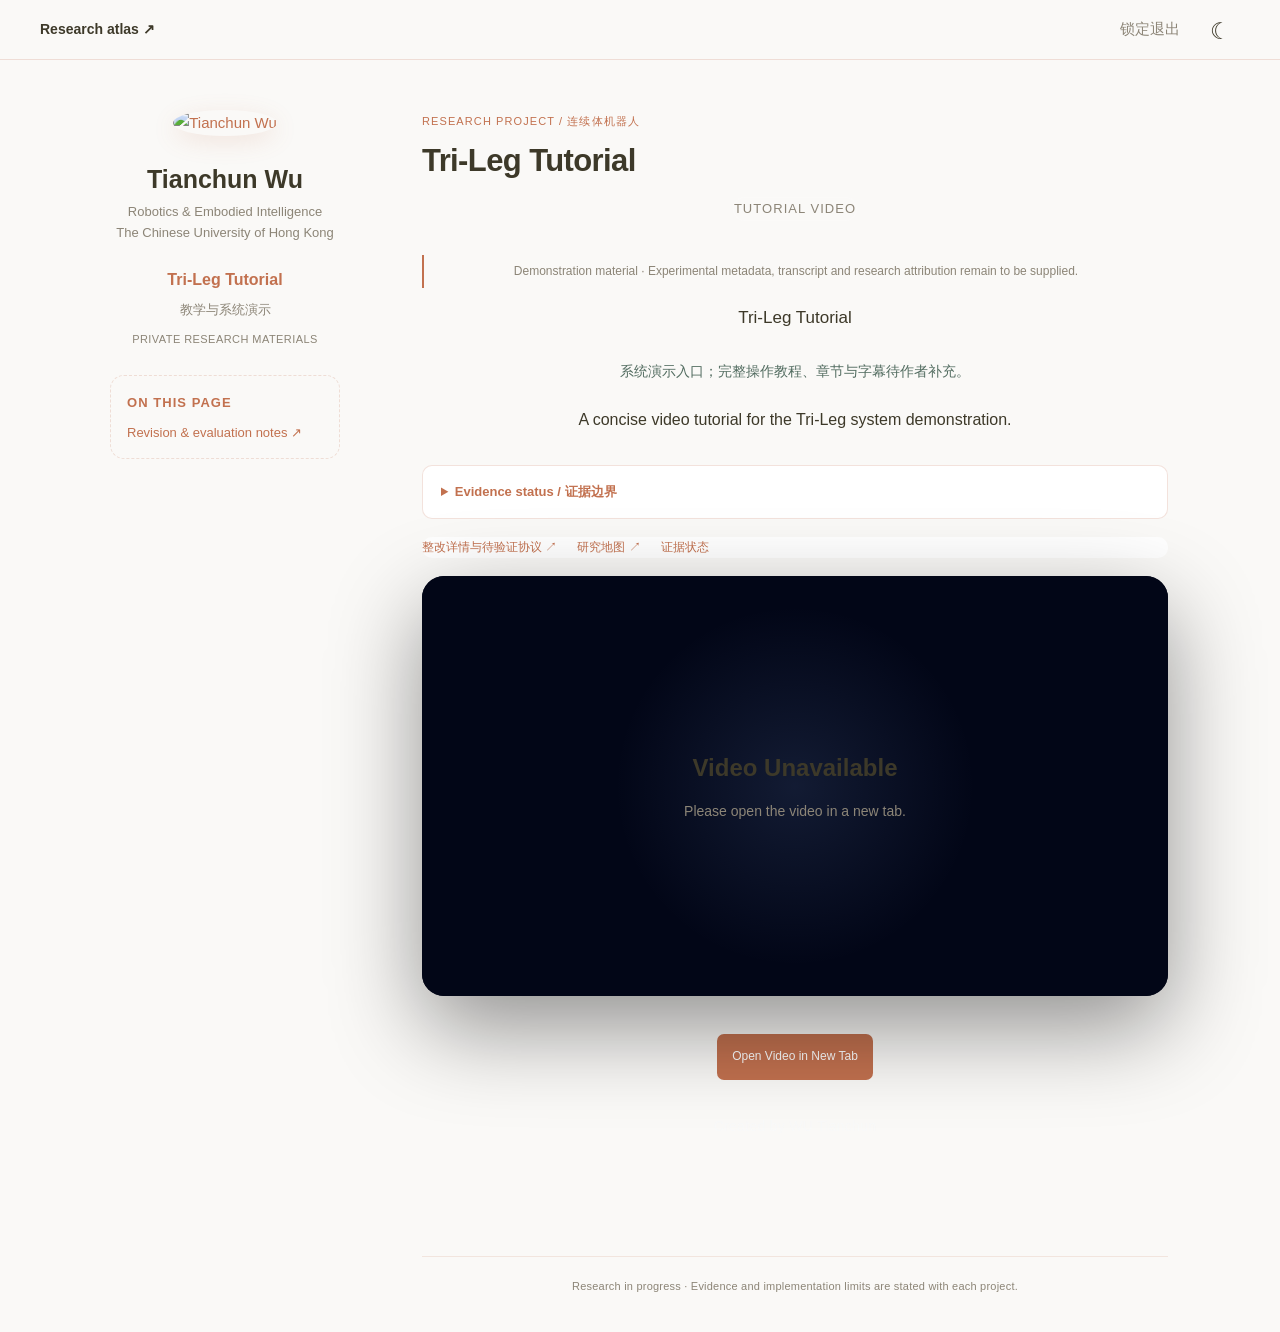
==== index.html @ fdd7d300 "Clarify research evidence and improve private project webpages" ====
<!DOCTYPE html>

<html lang="en">
<head>
<meta charset="utf-8"/>
<meta content="width=device-width, initial-scale=1.0" name="viewport"/>
<title>Tri-Leg Tutorial</title>
<style>
    :root {
      --bg: #08111f;
      --bg-2: #111827;
      --card: rgba(255, 255, 255, 0.08);
      --card-border: rgba(255, 255, 255, 0.16);
      --text: #f8fafc;
      --muted: #aab7cc;
      --accent: #8ab4ff;
      --accent-soft: rgba(138, 180, 255, 0.18);
    }

    * {
      box-sizing: border-box;
    }

    body {
      margin: 0;
      min-height: 100vh;
      font-family: -apple-system, BlinkMacSystemFont, "Segoe UI", Arial, sans-serif;
      color: var(--text);
      background:
        radial-gradient(circle at 18% 12%, rgba(94, 130, 255, 0.28), transparent 32%),
        radial-gradient(circle at 85% 8%, rgba(76, 201, 240, 0.14), transparent 30%),
        linear-gradient(135deg, var(--bg), var(--bg-2));
    }

    .page {
      width: min(1080px, calc(100% - 40px));
      margin: 0 auto;
      padding: 70px 0 48px;
    }

    .hero {
      text-align: center;
      margin-bottom: 38px;
    }

    .label {
      display: inline-block;
      padding: 7px 14px;
      border: 1px solid var(--card-border);
      border-radius: 999px;
      color: var(--muted);
      background: rgba(255, 255, 255, 0.055);
      font-size: 13px;
      letter-spacing: 0.08em;
      text-transform: uppercase;
      margin-bottom: 22px;
    }

    h1 {
      margin: 0;
      font-size: clamp(42px, 7vw, 84px);
      line-height: 1;
      letter-spacing: -0.055em;
      font-weight: 800;
    }

    .subtitle {
      margin: 22px auto 0;
      max-width: 620px;
      color: var(--muted);
      font-size: 18px;
      line-height: 1.7;
    }

    .video-card {
      padding: 14px;
      border: 1px solid var(--card-border);
      border-radius: 30px;
      background:
        linear-gradient(180deg, rgba(255, 255, 255, 0.12), rgba(255, 255, 255, 0.045));
      box-shadow: 0 32px 90px rgba(0, 0, 0, 0.42);
      backdrop-filter: blur(18px);
    }

    .video-wrap {
      position: relative;
      overflow: hidden;
      border-radius: 22px;
      aspect-ratio: 16 / 9;
      background: #020617;
    }

    video {
      width: 100%;
      height: 100%;
      display: block;
      background: #020617;
    }

    .fallback {
      display: none;
      position: absolute;
      inset: 0;
      align-items: center;
      justify-content: center;
      text-align: center;
      padding: 28px;
      background:
        radial-gradient(circle at center, rgba(138, 180, 255, 0.12), transparent 42%),
        #020617;
    }

    .fallback h2 {
      margin: 0 0 10px;
      font-size: 24px;
      font-weight: 700;
    }

    .fallback p {
      margin: 0;
      color: var(--muted);
      font-size: 15px;
      line-height: 1.6;
    }

    .actions {
      display: flex;
      justify-content: center;
      margin-top: 22px;
    }

    .button {
      display: inline-flex;
      align-items: center;
      justify-content: center;
      min-height: 46px;
      padding: 0 22px;
      border-radius: 999px;
      border: 1px solid var(--card-border);
      color: var(--text);
      background: var(--accent-soft);
      text-decoration: none;
      font-size: 15px;
      transition: 0.18s ease;
    }

    .button:hover {
      transform: translateY(-2px);
      border-color: rgba(138, 180, 255, 0.58);
      background: rgba(138, 180, 255, 0.26);
    }

    footer {
      margin-top: 34px;
      text-align: center;
      color: rgba(248, 250, 252, 0.52);
      font-size: 14px;
      letter-spacing: 0.02em;
    }

    @media (max-width: 760px) {
      .page {
        width: min(100% - 24px, 1080px);
        padding-top: 42px;
      }

      .subtitle {
        font-size: 16px;
      }

      .video-card {
        padding: 9px;
        border-radius: 22px;
      }

      .video-wrap {
        border-radius: 16px;
      }
    }
  </style>
<meta content="noindex,nofollow,noarchive" data-rectification="1" name="robots"/><link data-rectification="1" href="rectification.css" rel="stylesheet"/><script data-rectification="1" defer="" src="rectification.js"></script><link href="academic-theme.css" rel="stylesheet"/><script defer="" src="academic-ui.js"></script></head>
<body class="theme-evan academic-project"><nav class="top-nav" id="navigation"><div class="nav-container"><div class="nav-left"><a href="https://tianchun-research-atlas.husheddaisy64.chatgpt.site">Research atlas ↗</a></div><div class="academic-tools site-language"><button aria-controls="navigation" aria-expanded="false" aria-label="Menu" class="menu menu-toggle">Menu</button><form action="/logout" method="get"><button class="lock">锁定退出</button></form><button aria-label="Switch to dark theme" class="theme-toggle" data-theme-toggle="">☾</button></div></div></nav><div class="wrapper"><header class="sidebar"><div class="profile-card"><a class="image avatar" href="https://tianchun-research-atlas.husheddaisy64.chatgpt.site/projects/evan0610.github.io/"><img alt="Tianchun Wu" src="/projects/evan0610.github.io/assets/img/avatar.jpg"/></a><h2 class="site-name">Tianchun Wu</h2><p class="site-affiliation">Robotics &amp; Embodied Intelligence<br/>The Chinese University of Hong Kong</p><p class="project-label">Tri-Leg Tutorial</p><p class="site-affiliation">教学与系统演示</p><p class="privacy-label">PRIVATE RESEARCH MATERIALS</p><div class="visitor-card"><div class="visitor-card-title">On this page</div><div class="academic-toc"><a href="rectification.html">Revision &amp; evaluation notes ↗</a></div></div></div></header><main class="content academic-main"><p class="academic-eyebrow">RESEARCH PROJECT / 连续体机器人</p><h1 class="academic-title">Tri-Leg Tutorial</h1>
<section class="hero visible">
<div class="label">Tutorial Video</div>
<p class="rect-brief">Demonstration material · Experimental metadata, transcript and research attribution remain to be supplied.</p><p class="academic-lead">Tri-Leg Tutorial</p><p class="rect-caption">系统演示入口；完整操作教程、章节与字幕待作者补充。</p>
<p class="subtitle">
        A concise video tutorial for the Tri-Leg system demonstration.
      </p>
</section><details class="rect-status" data-rectification="1" id="rect-status"><summary>Evidence status / 证据边界</summary><strong>视频教程；研究归属待确认</strong><p>已发布 Tri-Leg 视频教程。页面没有足够信息确认具体研究问题与技术贡献。</p><small>结果来自现有稿件/素材；本次网页修订未新增训练、试验或实机验证。详情资料受账户与密码访问控制。</small></details><div class="rect-quick" data-rectification="1"><a href="rectification.html">整改详情与待验证协议 ↗</a><a href="https://tianchun-research-atlas.husheddaisy64.chatgpt.site">研究地图 ↗</a><a href="#rect-status">证据状态</a></div>
<section class="video-card visible">
<div class="video-wrap">
<video aria-label="Tri-Leg Tutorial demonstration" controls="" id="tutorialVideo" playsinline="" preload="metadata">
<source src="assets/videos/tutorial_trileg.mp4" type="video/mp4"/>
</video>
<div class="fallback" id="fallback">
<div>
<h2>Video Unavailable</h2>
<p>Please open the video in a new tab.</p>
</div>
</div>
</div>
</section>
<div class="actions">
<a class="button" href="assets/videos/tutorial_trileg.mp4" rel="noopener noreferrer" target="_blank">
        Open Video in New Tab
      </a>
</div>
<footer>
      Created by WU Tianchun
    </footer>
</main><footer class="site-footer"><p>Research in progress · Evidence and implementation limits are stated with each project.</p></footer></div><script>
    const video = document.getElementById("tutorialVideo");
    const fallback = document.getElementById("fallback");

    video.addEventListener("error", function () {
      fallback.style.display = "flex";
      video.style.display = "none";
    });

    setTimeout(function () {
      if (video.networkState === 3 || video.readyState === 0) {
        fallback.style.display = "flex";
        video.style.display = "none";
      }
    }, 1800);
  </script></body>
</html>
---- rectification.css ----
.privatebar{background:#203b35;color:#fff;padding:10px 24px;display:flex;align-items:center;justify-content:space-between;gap:14px;font:12px/1.7 "Segoe UI","Microsoft YaHei",sans-serif}.privatebar a{color:#fff;text-decoration:underline}.privatebar form{margin:0}.privatebar button{background:none;color:white;border:1px solid #789389;padding:5px 10px;border-radius:3px;font:inherit;cursor:pointer}.rect-status,.rect-block,.rect-quick{max-width:1120px;margin:26px auto;padding:22px 28px;border:1px solid #d9e3dd;border-radius:8px;background:#f5f8f4;color:#233f37;font:15px/1.8 "Segoe UI","Microsoft YaHei",sans-serif}.rect-status{border-left:4px solid #287263}.rect-status h2,.rect-block h3{font-size:21px;line-height:1.4;margin:0 0 14px;letter-spacing:0}.rect-status p,.rect-block p{margin:12px 0;max-width:1000px}.rect-status small{display:block;color:#596f64}.rect-quick{display:flex;gap:14px;flex-wrap:wrap;background:#fff;padding:14px 22px;font-size:13px}.rect-table{overflow:auto;margin:18px 0}.rect-table table{border-collapse:collapse;width:100%;min-width:570px;font-size:14px;background:#fff}.rect-table td,.rect-table th{padding:12px;text-align:left;vertical-align:top;border-bottom:1px solid #dbe5df}.rect-table th{background:#e8f1e9;font-weight:600}.rect-table td:first-child{font-weight:600}.rect-block a,.rect-status a,.rect-quick a{color:#236358;text-decoration:underline}.rect-toc{position:sticky;top:0;background:#fffef8f5;z-index:30;border-bottom:1px solid #d9e3dd;padding:10px 18px;display:flex;gap:16px;flex-wrap:wrap;font:12px/1.7 "Segoe UI","Microsoft YaHei",sans-serif}.rect-toc a{color:#236358}.rect-toc a[aria-current]{font-weight:700}.rect-video-msg{font:13px/1.7 "Segoe UI","Microsoft YaHei",sans-serif;padding:9px;color:#587263}.rect-video-msg[data-error=true]{color:#8b412b;background:#fbede7}.rect-caption{font-size:12px;color:#526c60}.rect-block details{padding:15px;border:1px solid #dae4dc;background:#fff}.rect-block summary{cursor:pointer}.rect-filter{padding:9px;width:100%;max-width:480px;margin:10px 0}html{scroll-padding-top:70px}a:focus-visible,button:focus-visible,summary:focus-visible,input:focus-visible{outline:3px solid #bb8a3e;outline-offset:4px}img,video{max-width:100%}video{background:#142922;border-radius:4px}@media(max-width:900px){.hero{grid-template-columns:1fr!important;gap:28px!important;padding-top:35px!important}.hero-apparatus{margin:0!important}.observation-inset{position:static!important;width:100%!important;margin-top:16px!important;box-shadow:none!important}.observation-inset img{height:auto!important;max-height:180px;object-fit:contain}.site-header{flex-wrap:wrap!important;gap:10px!important}.site-header .language-switch{width:auto!important;margin:0!important}.site-header .menu-toggle{margin-left:auto!important;margin-right:0!important}.site-header nav{order:5}.rect-status,.rect-block{margin:20px 16px;padding:20px}.rect-quick{margin:16px}.rect-table table{font-size:13px}.privatebar{padding:9px 16px;font-size:11px}.rect-toc{font-size:12px;gap:10px}}@media(max-width:480px){.hero h1{font-size:clamp(31px,9vw,43px)!important;line-height:1.2!important;letter-spacing:-.8px!important}.site-header .language-switch{margin-left:0!important}.privatebar span{max-width:200px}.rect-status h2,.rect-block h3{font-size:19px}.rect-status,.rect-block{font-size:14px}.rect-toc{position:static}.rect-table table{min-width:520px}}@media(prefers-reduced-motion:reduce){html{scroll-behavior:auto}}

.rect-brief{font:12px/1.7 "Segoe UI",sans-serif!important;color:#405f52!important;background:#eff5ed;border-left:3px solid #287263;padding:10px 13px!important;max-width:650px!important;margin:12px 0!important;text-transform:none!important;letter-spacing:0!important}

.privatebar{background:#6c5541}.rect-status,.rect-block,.rect-quick{background:#fffefa;border-color:rgba(194,113,79,.2);color:#3d3929}.rect-status{border-left-color:#c2714f}.rect-block a,.rect-status a,.rect-quick a,.rect-toc a{color:#b56645}.rect-toc{background:#faf9f7}.rect-table th{background:#f4eee8}.rect-table td,.rect-table th{border-color:rgba(194,113,79,.2)}
---- academic-theme.css ----
/* ============================================
   Evan Homepage
   Warm minimal academic homepage
   ============================================ */

html {
  scroll-behavior: smooth;
}

body {
  margin: 0;
}

/*
  让 Evan 主题下的所有元素统一使用 border-box。
  padding 和 border 不会额外撑大元素尺寸。
*/
body.theme-evan,
body.theme-evan *,
body.theme-evan *::before,
body.theme-evan *::after {
  box-sizing: border-box;
}


/* ============================================
   全局主题变量
   ============================================ */

:root {
  --evan-bg: #faf9f7;
  --evan-text: #3d3929;
  --evan-accent: #c2714f;
  --evan-secondary: #8c8577;
  --evan-border: rgba(194, 113, 79, 0.2);
  --evan-shadow: rgba(194, 113, 79, 0.15);
  --evan-social-bg: #ffffff;
  --evan-social-text: #8b7355;
  --evan-footer-border: rgba(194, 113, 79, 0.15);
}


/* ============================================
   跟随系统深色模式
   ============================================ */

@media (prefers-color-scheme: dark) {
  :root:not([data-theme="light"]) {
    --evan-bg: #1a1917;
    --evan-text: #d1cec7;
    --evan-accent: #e28a67;
    --evan-secondary: #9b9488;
    --evan-border: rgba(226, 138, 103, 0.2);
    --evan-shadow: rgba(0, 0, 0, 0.3);
    --evan-social-bg: #22211e;
    --evan-social-text: #d1cec7;
    --evan-footer-border: rgba(226, 138, 103, 0.15);
  }
}


/* ============================================
   手动深色模式
   ============================================ */

[data-theme="dark"] {
  --evan-bg: #1a1917;
  --evan-text: #d1cec7;
  --evan-accent: #e28a67;
  --evan-secondary: #9b9488;
  --evan-border: rgba(226, 138, 103, 0.2);
  --evan-shadow: rgba(0, 0, 0, 0.3);
  --evan-social-bg: #22211e;
  --evan-social-text: #d1cec7;
  --evan-footer-border: rgba(226, 138, 103, 0.15);
}


/* ============================================
   手动浅色模式
   ============================================ */

[data-theme="light"] {
  --evan-bg: #faf9f7;
  --evan-text: #3d3929;
  --evan-accent: #c2714f;
  --evan-secondary: #8c8577;
  --evan-border: rgba(194, 113, 79, 0.2);
  --evan-shadow: rgba(194, 113, 79, 0.15);
  --evan-social-bg: #ffffff;
  --evan-social-text: #8b7355;
  --evan-footer-border: rgba(194, 113, 79, 0.15);
}


/* ============================================
   页面主体
   ============================================ */

body.theme-evan {
  background: var(--evan-bg);
  color: var(--evan-text);

  font-family:
    "Inter",
    -apple-system,
    BlinkMacSystemFont,
    sans-serif;

  font-size: 16px;
  line-height: 1.65;

  transition:
    background-color 0.3s ease,
    color 0.3s ease;
}


/* ============================================
   全局链接
   ============================================ */

body.theme-evan a {
  color: var(--evan-accent);
  text-decoration: none;
}

body.theme-evan a:hover {
  filter: brightness(1.15);
}


/* ============================================
   顶部导航栏
   ============================================ */

body.theme-evan .top-nav {
  position: fixed;

  top: 0;
  left: 0;
  right: 0;

  height: 60px;

  display: flex;
  justify-content: center;
  align-items: center;

  background: var(--evan-bg);
  border-bottom: 1px solid var(--evan-footer-border);

  z-index: 1000;
}

body.theme-evan .nav-container {
  width: 100%;
  max-width: 1280px;

  padding: 0 40px;

  display: flex;
  align-items: center;
  justify-content: space-between;
}

/*
  顶部导航栏链接容器。

  gap 控制 About、Education、Research 等链接之间的距离。
*/
body.theme-evan .nav-left {
  display: flex;
  align-items: center;
  flex-wrap: nowrap;

  gap: 38px;
}

body.theme-evan .nav-left a {
  color: var(--evan-text);

  font-size: 17px;
  font-weight: 600;

  white-space: nowrap;
}


/* ============================================
   深浅色模式按钮
   ============================================ */

body.theme-evan .theme-toggle {
  width: 40px;
  height: 40px;

  flex-shrink: 0;

  border: none;
  border-radius: 999px;

  background: transparent;
  color: var(--evan-text);

  cursor: pointer;
  font-size: 18px;

  transition:
    background-color 0.2s ease,
    color 0.2s ease;
}

body.theme-evan .theme-toggle:hover {
  background: var(--evan-border);
  color: var(--evan-accent);
}


/* ============================================
   页面整体容器
   ============================================ */

body.theme-evan .wrapper {
  width: 100%;
  max-width: 1120px;
  min-height: 100vh;

  margin: 0 auto;

  display: flex;
  flex-wrap: wrap;
  align-items: flex-start;
}


/* ============================================
   左侧固定个人信息栏
   ============================================ */

body.theme-evan .sidebar {
  position: fixed;

  top: 60px;
  left: calc(50% - 560px);

  width: 320px;
  height: calc(100vh - 60px);

  flex-shrink: 0;

  overflow-y: auto;

  display: flex;
  flex-direction: column;
  justify-content: flex-start;
  align-items: center;

  padding-top: 60px;

  text-align: center;

  box-sizing: border-box;
  z-index: 100;
}

body.theme-evan .profile-card {
  width: 100%;

  padding: 0 20px;

  text-align: center;
}


/* ============================================
   头像
   ============================================ */

body.theme-evan .image.avatar {
  display: block;

  margin: 0 auto 28px;
}

body.theme-evan .image.avatar img {
  width: 220px;
  height: 220px;

  border-radius: 50%;

  object-fit: cover;

  box-shadow: 0 6px 24px var(--evan-shadow);
}


/* ============================================
   姓名与邮箱
   ============================================ */

body.theme-evan .site-name {
  margin: 0 0 8px;

  color: var(--evan-text);

  font-size: 28px;
  line-height: 1.2;
}

body.theme-evan .site-email {
  margin: 0 0 24px;

  color: var(--evan-secondary);

  font-size: 13px;
  font-family:
    "Ubuntu Mono",
    "SFMono-Regular",
    monospace;

  word-break: break-all;
}


/* ============================================
   社交平台图标
   ============================================ */

body.theme-evan .social-icons {
  display: flex;
  justify-content: center;
  flex-wrap: wrap;

  gap: 12px;
}

body.theme-evan .social-icons a {
  width: 40px;
  height: 40px;

  display: inline-flex;
  align-items: center;
  justify-content: center;

  border-radius: 50%;

  background: var(--evan-social-bg);
  color: var(--evan-social-text) !important;

  box-shadow: 0 2px 8px rgba(61, 57, 41, 0.08);

  transition:
    transform 0.2s ease,
    background-color 0.2s ease,
    color 0.2s ease;
}

body.theme-evan .social-icons a:hover {
  background: var(--evan-accent);
  color: #ffffff !important;

  transform: translateY(-2px);
}


/* ============================================
   左侧研究方向卡片
   ============================================ */

body.theme-evan .visitor-card {
  width: 240px;

  margin: 40px auto 0;
  padding: 18px 16px;

  border: 1px dashed var(--evan-border);
  border-radius: 14px;

  color: var(--evan-secondary);

  text-align: left;
}

body.theme-evan .visitor-card-title {
  margin-bottom: 8px;

  color: var(--evan-accent);

  font-size: 13px;
  font-weight: 600;

  text-transform: uppercase;
  letter-spacing: 0.08em;
}

body.theme-evan .visitor-card-body {
  font-size: 13px;
  line-height: 1.6;
}


/* ============================================
   右侧主要内容
   ============================================ */

body.theme-evan .content {
  flex: 1;
  min-width: 0;

  margin-left: 320px;
  padding: 120px 40px 80px 60px;
}


/* ============================================
   页面栏目与进入动画
   ============================================ */

body.theme-evan .section {
  margin-bottom: 44px;

  opacity: 0;
  transform: translateY(12px);

  transition:
    opacity 0.45s ease,
    transform 0.45s ease;
}

body.theme-evan .section.visible {
  opacity: 1;
  transform: translateY(0);
}

body.theme-evan .section-title {
  display: inline-block;

  margin: 0 0 18px;
  padding-bottom: 10px;

  border-bottom: 2px solid var(--evan-accent);

  color: var(--evan-accent);

  font-size: 19px;
  font-weight: 600;
}

body.theme-evan .section-body p {
  margin: 0 0 14px;
}


/* ============================================
   通用卡片
   ============================================ */

body.theme-evan .card {
  padding: 0;

  background: transparent;
  box-shadow: none;
}


/* ============================================
   时间线
   ============================================ */

body.theme-evan .timeline-item {
  position: relative;

  margin-left: 20px;
  padding-left: 8px;
  padding-bottom: 20px;
}

body.theme-evan .timeline-item::before {
  content: "";

  position: absolute;

  left: -20px;
  top: 0;
  bottom: 0;

  width: 2px;

  background: linear-gradient(
    to bottom,
    var(--evan-accent),
    rgba(194, 113, 79, 0.12)
  );
}

body.theme-evan .timeline-item:last-child::before {
  bottom: 50%;
}

body.theme-evan .timeline-item::after {
  content: "";

  position: absolute;

  left: -25px;
  top: 22px;

  width: 10px;
  height: 10px;

  border-radius: 50%;

  background: var(--evan-accent);
  border: 2px solid var(--evan-bg);
}


/* ============================================
   教育与工作经历
   ============================================ */

body.theme-evan .experience-item {
  display: flex;
  align-items: flex-start;

  gap: 16px;
}

body.theme-evan .institution-logo {
  width: 52px;
  height: 52px;

  flex-shrink: 0;

  object-fit: contain;
}

body.theme-evan .experience-content {
  flex: 1;
}

body.theme-evan .experience-content p {
  margin: 0 0 2px;
}

body.theme-evan .exp-title {
  color: var(--evan-text);

  font-size: 15px;
}

body.theme-evan .exp-detail {
  color: var(--evan-secondary);

  font-size: 14px;
}

body.theme-evan .exp-period {
  color: var(--evan-accent);

  font-size: 13px;
  font-weight: 500;
}


/* ============================================
   项目
   ============================================ */

body.theme-evan .project-card {
  margin-bottom: 22px;

  font-size: 15px;
  line-height: 1.7;
}


/* ============================================
   论文列表
   ============================================ */

body.theme-evan .publications ol.bibliography {
  margin: 0;
  padding: 0;

  list-style: none;
}

body.theme-evan .publications ol.bibliography li {
  margin-bottom: 14px;
  padding: 15px 0 15px 16px;

  border-left: 3px solid var(--evan-accent);
}

body.theme-evan .pub-content .title {
  margin-bottom: 4px;

  color: var(--evan-text);

  font-size: 15px;
  font-weight: 600;
}

body.theme-evan .pub-content .author {
  margin-bottom: 4px;

  color: var(--evan-secondary);

  font-size: 14px;
}

body.theme-evan .pub-content .periodical {
  margin-bottom: 6px;

  color: var(--evan-accent);

  font-size: 14px;
}

body.theme-evan .pub-content .links a {
  font-size: 13px;
  font-weight: 500;
}


/* ============================================
   奖项
   ============================================ */

body.theme-evan .awards-grid {
  display: flex;
  flex-direction: column;

  gap: 8px;
}

body.theme-evan .award-item {
  display: flex;
  align-items: center;

  gap: 10px;

  padding: 4px 0;
}

body.theme-evan .award-icon {
  flex-shrink: 0;

  font-size: 20px;
}

body.theme-evan .award-text {
  color: var(--evan-text);

  font-size: 14px;
}


/* ============================================
   页脚
   ============================================ */

body.theme-evan .site-footer {
  width: 100%;
  flex-basis: 100%;

  padding: 32px 24px 40px 380px;

  text-align: center;
}

body.theme-evan .site-footer p {
  margin: 0;
  padding-top: 20px;

  border-top: 1px solid var(--evan-footer-border);

  color: var(--evan-secondary);

  font-size: 13px;
}


/* ============================================
   标题和粗体文字颜色
   ============================================ */

body.theme-evan h1,
body.theme-evan h2,
body.theme-evan h3,
body.theme-evan h4,
body.theme-evan strong {
  color: var(--evan-text);
}


/* ============================================
   较窄桌面导航适配
   ============================================ */

@media (max-width: 1280px) {
  body.theme-evan .nav-left {
    gap: 30px;
  }

  body.theme-evan .nav-left a {
    font-size: 16px;
  }
}


/* ============================================
   更窄桌面导航适配
   ============================================ */

@media (max-width: 1180px) {
  body.theme-evan .nav-left {
    gap: 24px;
  }

  body.theme-evan .nav-left a {
    font-size: 15px;
  }
}


/* ============================================
   平板及较窄桌面适配
   ============================================ */

@media (max-width: 1080px) {
  body.theme-evan .nav-container {
    padding: 0 20px;
  }

  /*
    平板尺寸允许导航栏水平滚动，
    避免链接挤压或换行。
  */
  body.theme-evan .nav-left {
    max-width: calc(100vw - 90px);

    gap: 18px;

    overflow-x: auto;
    overflow-y: hidden;

    scrollbar-width: none;
  }

  body.theme-evan .nav-left::-webkit-scrollbar {
    display: none;
  }

  body.theme-evan .nav-left a {
    flex-shrink: 0;

    font-size: 14px;
  }

  body.theme-evan .wrapper {
    flex-direction: column;

    padding: 0 20px;
  }

  body.theme-evan .sidebar {
    position: static;
    left: auto;

    width: 100%;
    height: auto;

    padding-top: 80px;

    overflow: visible;
  }

  body.theme-evan .profile-card {
    padding: 0;
  }

  body.theme-evan .content {
    margin-left: 0;

    padding: 32px 0 48px;
  }

  body.theme-evan .site-footer {
    padding: 32px 0;
  }

  body.theme-evan .site-footer p {
    padding-top: 0;

    border-top: none;
  }
}


/* ============================================
   手机端适配
   ============================================ */

@media (max-width: 640px) {
  body.theme-evan .top-nav {
    height: 56px;
  }

  body.theme-evan .nav-container {
    padding: 0 12px;
  }

  body.theme-evan .nav-left {
    max-width: calc(100vw - 64px);

    gap: 16px;
  }

  body.theme-evan .nav-left a {
    font-size: 13px;
  }

  body.theme-evan .theme-toggle {
    width: 36px;
    height: 36px;

    font-size: 16px;
  }

  body.theme-evan .image.avatar img {
    width: 148px;
    height: 148px;
  }

  body.theme-evan .site-name {
    font-size: 24px;
  }

  body.theme-evan .experience-item {
    gap: 12px;
  }

  body.theme-evan .institution-logo {
    width: 44px;
    height: 44px;
  }

  body.theme-evan .visitor-card {
    width: 100%;
    max-width: 280px;
  }
}


/* ============================================
   小屏幕手机适配
   ============================================ */

@media (max-width: 480px) {
  body.theme-evan .section {
    margin-bottom: 32px;
  }

  body.theme-evan .section-title {
    font-size: 18px;
  }

  body.theme-evan .project-card,
  body.theme-evan .exp-detail,
  body.theme-evan .award-text,
  body.theme-evan .pub-content .author,
  body.theme-evan .pub-content .periodical {
    font-size: 13px;
  }
}

/* Project presentation follows the original Evan academic homepage. */
body.theme-evan.academic-project{--bg:var(--evan-bg);--ink:var(--evan-text);--text:var(--evan-text);--muted:var(--evan-secondary);--accent:var(--evan-accent);--green:var(--evan-accent);--line:var(--evan-border);font:15px/1.75 Inter,-apple-system,BlinkMacSystemFont,"Segoe UI","Microsoft YaHei",sans-serif!important;background:var(--evan-bg)!important;color:var(--evan-text)!important;overflow-x:clip}
body.academic-project .top-nav{height:60px!important;background:var(--evan-bg)!important;backdrop-filter:blur(12px);padding:0!important;box-shadow:none!important;border-bottom:1px solid var(--evan-border)!important}
body.academic-project .nav-container{max-width:1280px!important;padding:0 40px!important;gap:20px}
body.academic-project .nav-left{gap:25px!important;max-width:calc(100vw - 130px);overflow:auto;scrollbar-width:none}
body.academic-project .nav-left a{font-size:14px!important;color:var(--evan-text)!important;letter-spacing:0!important;text-transform:none!important}
.academic-tools{display:flex;align-items:center;gap:14px;flex-shrink:0}.academic-tools a{font-size:12px}.academic-tools form{margin:0}.academic-tools button{border:0;background:transparent;color:var(--evan-secondary);font:inherit;cursor:pointer}.academic-tools .theme-toggle{font-size:23px!important}.academic-tools .menu{display:none!important}
body.academic-project .wrapper{max-width:1120px!important;margin:0 auto!important;padding:0!important;display:flex!important;align-items:flex-start!important;gap:0!important}
body.academic-project .sidebar{top:60px!important;left:calc(50% - 560px)!important;width:290px!important;padding-top:50px!important;background:transparent!important;border:0!important}
body.academic-project .profile-card{padding:0 20px!important}.academic-project .image.avatar img{width:190px!important;height:190px!important}.academic-project .site-name{font-size:25px!important;margin:0 0 8px!important}.academic-project .site-affiliation{font-size:13px;color:var(--evan-secondary);line-height:1.6;margin:5px 0}.academic-project .project-label{color:var(--evan-accent)!important;font-size:16px;font-weight:600;margin:22px 0 4px}.academic-project .privacy-label{font-size:11px;color:var(--evan-secondary);letter-spacing:.04em;margin:10px 0}.academic-project .visitor-card{margin-top:25px!important;width:230px!important;padding:16px!important}.academic-toc{display:grid;gap:9px}.academic-toc a{font-size:13px;color:var(--evan-secondary)!important;line-height:1.5}.academic-toc a[aria-current]{color:var(--evan-accent)!important;font-weight:600}
body.academic-project .academic-main{margin-left:290px!important;padding:112px 32px 64px 52px!important;width:calc(100% - 290px)!important;max-width:none!important;min-width:0;display:block!important;background:transparent!important}
.academic-project .academic-title{font:600 31px/1.25 Inter,"Segoe UI",sans-serif!important;letter-spacing:-.6px!important;color:var(--evan-text)!important;margin:0 0 14px!important;max-width:none!important}.academic-project .academic-eyebrow{color:var(--evan-accent);font-size:11px;letter-spacing:.1em;margin:0 0 10px}
body.academic-project .hero{display:block!important;grid-template-columns:none!important;min-height:0!important;padding:0!important;margin:0 0 32px!important;max-width:none!important;gap:0!important;background:transparent!important;border:0!important;position:static!important}
.academic-project .hero>div,.academic-project .hero-copy,.academic-project .hero-content{padding:0!important;max-width:none!important;min-width:0}.academic-project .academic-lead{font-size:17px!important;line-height:1.6!important;color:var(--evan-text)!important;font-weight:500;letter-spacing:0!important;margin:8px 0 14px!important}.academic-project .academic-lead br{display:none}.academic-project .hero .lead,.academic-project .hero-lead,.academic-project .subtitle{font:500 16px/1.7 Inter,"Segoe UI",sans-serif!important;color:var(--evan-text)!important;margin:8px 0 14px!important;max-width:none!important}.academic-project .hero .summary,.academic-project .hero-summary,.academic-project .hero p{max-width:none!important;font-size:14px;line-height:1.8}.academic-project .hero .eyebrow,.academic-project .hero .kicker{display:none}.academic-project .hero-credit,.academic-project .media-note,.academic-project .hero-note{font-size:11px!important;color:var(--evan-secondary)!important;letter-spacing:.02em!important}
.academic-project .hero-media,.academic-project .hero-apparatus,.academic-project .hero-figure,.academic-project .hero-visual{position:relative!important;width:100%!important;max-width:none!important;max-height:none!important;margin:24px 0 0!important;padding:18px!important;border:1px solid var(--evan-border)!important;border-radius:12px!important;background:var(--evan-social-bg)!important;box-shadow:none!important;overflow:hidden}.academic-project .hero-media>img,.academic-project .hero-media>a>img,.academic-project .hero-apparatus img,.academic-project .hero-figure img,.academic-project .hero-visual img{display:block!important;max-height:330px!important;width:100%!important;object-fit:contain!important;height:auto!important;border-radius:8px!important}.academic-project .observation-inset,.academic-project .hero .inset{display:none!important}.academic-project .hero-views{grid-template-columns:1fr 1fr!important;gap:12px}.academic-project .hero-observation-copy{padding:10px!important}.academic-project .hero-observation-copy strong{font-size:14px!important}.academic-project .hero-observation-copy br{display:none}.academic-project .view-tag{background:var(--evan-bg)!important;color:var(--evan-secondary)!important}
body.academic-project section:not(.hero){padding:0!important;margin:0 0 38px!important;max-width:none!important;width:100%!important;background:transparent!important;border:0!important;opacity:1!important;transform:none!important}.academic-project .section-top,.academic-project .section-head,.academic-project .section-heading{display:block!important;margin:0 0 18px!important;max-width:none!important}.academic-project .section-top>p,.academic-project .section-heading>p{max-width:none!important;margin:12px 0!important;font-size:14px!important}.academic-project .section-top h2,.academic-project .section-head h2,.academic-project .section-heading h2,.academic-project section>h2,.academic-project .section-label+h2{font:600 20px/1.45 Inter,"Segoe UI","Microsoft YaHei",sans-serif!important;color:var(--evan-accent)!important;letter-spacing:0!important;display:inline-block!important;border-bottom:2px solid var(--evan-accent)!important;padding:0 0 8px!important;margin:4px 0 12px!important}.academic-project h2 br{display:none}.academic-project h3{font:600 16px/1.5 Inter,"Segoe UI","Microsoft YaHei",sans-serif!important;color:var(--evan-text)!important;letter-spacing:0!important}.academic-project h4{font-size:14px!important}.academic-project p,.academic-project li{font-size:14px;line-height:1.8}.academic-project .eyebrow,.academic-project .kicker,.academic-project .section-label{color:var(--evan-secondary)!important;font-size:10px!important;letter-spacing:.1em!important;margin-bottom:6px!important}
.academic-project .rect-brief{font-size:12px!important;background:transparent!important;border-left:2px solid var(--evan-accent)!important;color:var(--evan-secondary)!important;padding:6px 12px!important;margin:12px 0 16px!important}.academic-project .rect-status,.academic-project .rect-block,.academic-project .rect-quick{margin:18px 0!important;padding:14px 18px!important;background:var(--evan-social-bg)!important;border:1px solid var(--evan-border)!important;border-radius:10px!important;color:var(--evan-text)!important;font-family:inherit!important;font-size:13px!important}.academic-project .rect-status summary{font-size:13px;font-weight:600;color:var(--evan-accent);cursor:pointer}.academic-project .rect-status p,.academic-project .rect-status small{font-size:12px!important}.academic-project .rect-quick{border:0!important;padding:0!important;font-size:12px!important;gap:20px!important}.academic-project .rect-block h3{font-size:16px!important}.academic-project .rect-block h2{font-size:19px!important}
.academic-project .button,.academic-project .btn,.academic-project a.primary{background:var(--evan-accent)!important;color:#fff!important;border:0!important;border-radius:7px!important;font-size:12px!important;padding:9px 15px!important;box-shadow:none!important}.academic-project .actions{display:flex;gap:16px;align-items:center;flex-wrap:wrap;margin:14px 0!important}.academic-project .text-link{font-size:12px!important}.academic-project a{color:var(--evan-accent)!important}.academic-project .steps,.academic-project .method-notes,.academic-project .resource-grid,.academic-project .metrics,.academic-project .stat-grid,.academic-project .task-grid,.academic-project .capability-grid,.academic-project .application-grid{gap:14px!important;grid-template-columns:repeat(2,minmax(0,1fr))!important}.academic-project .step,.academic-project .resource-grid>a,.academic-project .method-notes>article,.academic-project .metric,.academic-project .task-card{border:1px solid var(--evan-border)!important;border-radius:10px!important;padding:16px!important;background:var(--evan-social-bg)!important;box-shadow:none!important}.academic-project .stats{display:flex!important;gap:16px!important;padding:15px 0!important;border-top:1px solid var(--evan-border)!important;border-bottom:1px solid var(--evan-border)!important;margin:22px 0 32px!important}.academic-project .stats>div{flex:1;background:transparent!important;border:0!important;padding:0!important}.academic-project .stats strong{font-size:23px!important;color:var(--evan-accent)!important;line-height:1.2!important}.academic-project .stats span{font-size:10px!important;color:var(--evan-secondary)!important}.academic-project .equation,.academic-project .scope-note,.academic-project .note,.academic-project .callout{background:var(--evan-social-bg)!important;color:var(--evan-text)!important;border:1px solid var(--evan-border)!important;border-radius:10px!important;font-size:13px!important;padding:15px!important}
.academic-project figure{margin:18px 0!important}.academic-project figure>img,.academic-project .figure img,.academic-project .research-figure img{background:var(--evan-social-bg)!important;border:1px solid var(--evan-border)!important;border-radius:10px!important;padding:10px!important;width:100%!important;max-height:none!important;object-fit:contain}.academic-project img,.academic-project video{max-width:100%!important}.academic-project figcaption{font-size:11px!important;line-height:1.7!important;color:var(--evan-secondary)!important;margin-top:8px!important}.academic-project .table-scroll,.academic-project .rect-table,.academic-project .table-wrap{overflow:auto!important;border:1px solid var(--evan-border)!important;border-radius:9px!important}.academic-project table{font-size:12px!important;border-collapse:collapse;background:var(--evan-social-bg)!important;color:var(--evan-text)!important}.academic-project td,.academic-project th{padding:10px 12px!important;border-color:var(--evan-border)!important;color:var(--evan-text)!important}.academic-project th,.academic-project .ours{background:var(--evan-bg)!important}.academic-project .tabs button[aria-pressed="true"]{background:var(--evan-accent)!important;color:#fff!important}.academic-project dialog{background:var(--evan-social-bg)!important;color:var(--evan-text)!important;border:1px solid var(--evan-border)!important;border-radius:12px!important}.academic-project .site-footer{margin-left:290px!important;padding:20px 32px 35px 52px!important;width:calc(100% - 290px)!important;background:transparent!important;color:var(--evan-secondary)!important;font-size:11px!important}.academic-project .site-footer p{font-size:11px!important}.academic-project a:focus-visible,.academic-project button:focus-visible{outline:2px solid var(--evan-accent);outline-offset:4px}
@media(max-width:1080px){body.academic-project .wrapper{display:block!important;padding:0 24px!important}body.academic-project .sidebar{position:static!important;width:100%!important;height:auto!important;padding:88px 0 10px!important;overflow:visible!important}.academic-project .image.avatar img{width:150px!important;height:150px!important}.academic-project .visitor-card{display:none!important}.academic-project .project-label{margin-top:10px!important}body.academic-project .academic-main{margin-left:0!important;width:100%!important;padding:28px 0 42px!important}.academic-project .site-footer{margin-left:0!important;width:100%!important;padding:15px 0 30px!important}body.academic-project .nav-container{padding:0 16px!important}body.academic-project .nav-left{gap:18px!important}.academic-tools .theme-toggle{width:32px!important}.academic-tools .lock{display:none}.academic-project .sidebar .privacy-label{margin-bottom:0}}
@media(max-width:640px){body.academic-project .wrapper{padding:0 20px!important}.academic-project .academic-title{font-size:28px!important}.academic-project .hero p{font-size:13px!important}.academic-project .hero-media,.academic-project .hero-apparatus{padding:12px!important}.academic-project .hero-views{grid-template-columns:1fr!important}.academic-project .hero-observation{position:static!important;width:100%!important}.academic-project .steps,.academic-project .method-notes,.academic-project .resource-grid,.academic-project .metrics,.academic-project .stat-grid,.academic-project .task-grid,.academic-project .capability-grid,.academic-project .application-grid{grid-template-columns:1fr!important}.academic-project .stats{gap:10px!important}.academic-project .stats strong{font-size:19px!important}.academic-tools{gap:8px}.academic-tools>a{display:none}.academic-project .figure-gallery{grid-template-columns:1fr!important}.academic-project .academic-main{min-width:0!important}.academic-project table{min-width:480px}.academic-project .sidebar .image.avatar{margin-bottom:16px!important}}

body.academic-project .site-name{font-family:Inter,"Segoe UI",sans-serif!important;font-weight:600!important;letter-spacing:0!important}
body.academic-project .sidebar{scrollbar-width:thin;scrollbar-color:var(--evan-border) transparent}
body.academic-project .sidebar::-webkit-scrollbar{width:4px}body.academic-project .sidebar::-webkit-scrollbar-thumb{background:var(--evan-border);border-radius:4px}
body.academic-project .hero .summary,body.academic-project .hero-summary,body.academic-project .hero>div>p:not(.rect-brief):not(.hero-credit):not(.eyebrow){color:var(--evan-text)!important}

.academic-project .rect-caption{white-space:normal!important;overflow-wrap:anywhere!important;max-width:100%!important;display:inline-block!important}.academic-project .hero em{color:var(--evan-accent)!important;font-style:normal!important}
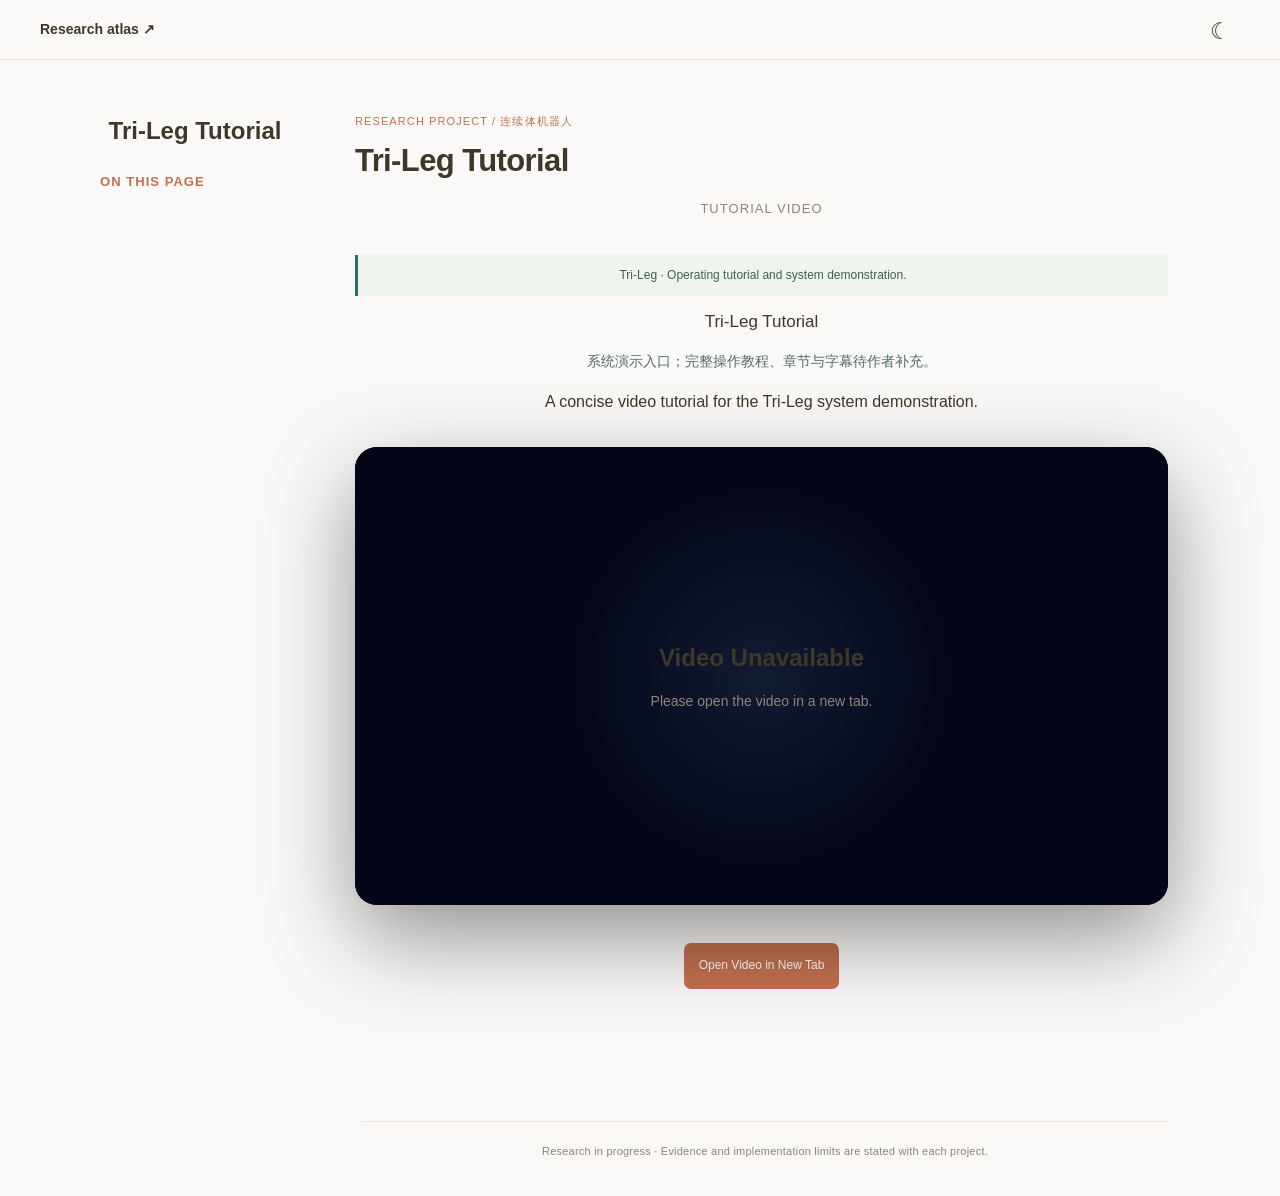
==== commit bc31176e: "Present project research and demonstrations without editorial UI" ====
--- a/index.html
+++ b/index.html
@@ -178,15 +178,15 @@
       }
     }
   </style>
-<meta content="noindex,nofollow,noarchive" data-rectification="1" name="robots"/><link data-rectification="1" href="rectification.css" rel="stylesheet"/><script data-rectification="1" defer="" src="rectification.js"></script><link href="academic-theme.css" rel="stylesheet"/><script defer="" src="academic-ui.js"></script></head>
-<body class="theme-evan academic-project"><nav class="top-nav" id="navigation"><div class="nav-container"><div class="nav-left"><a href="https://tianchun-research-atlas.husheddaisy64.chatgpt.site">Research atlas ↗</a></div><div class="academic-tools site-language"><button aria-controls="navigation" aria-expanded="false" aria-label="Menu" class="menu menu-toggle">Menu</button><form action="/logout" method="get"><button class="lock">锁定退出</button></form><button aria-label="Switch to dark theme" class="theme-toggle" data-theme-toggle="">☾</button></div></div></nav><div class="wrapper"><header class="sidebar"><div class="profile-card"><a class="image avatar" href="https://tianchun-research-atlas.husheddaisy64.chatgpt.site/projects/evan0610.github.io/"><img alt="Tianchun Wu" src="/projects/evan0610.github.io/assets/img/avatar.jpg"/></a><h2 class="site-name">Tianchun Wu</h2><p class="site-affiliation">Robotics &amp; Embodied Intelligence<br/>The Chinese University of Hong Kong</p><p class="project-label">Tri-Leg Tutorial</p><p class="site-affiliation">教学与系统演示</p><p class="privacy-label">PRIVATE RESEARCH MATERIALS</p><div class="visitor-card"><div class="visitor-card-title">On this page</div><div class="academic-toc"><a href="rectification.html">Revision &amp; evaluation notes ↗</a></div></div></div></header><main class="content academic-main"><p class="academic-eyebrow">RESEARCH PROJECT / 连续体机器人</p><h1 class="academic-title">Tri-Leg Tutorial</h1>
+<link data-rectification="1" href="presentation-support.css" rel="stylesheet"/><script data-rectification="1" defer="" src="presentation-support.js"></script><link href="academic-theme.css" rel="stylesheet"/><script defer="" src="academic-ui.js"></script></head>
+<body class="theme-evan academic-project"><nav class="top-nav" id="navigation"><div class="nav-container"><div class="nav-left"><a href="https://tianchun-research-atlas.husheddaisy64.chatgpt.site">Research atlas ↗</a></div><div class="academic-tools site-language"><button aria-controls="navigation" aria-expanded="false" aria-label="Menu" class="menu menu-toggle">Menu</button><button aria-label="Switch to dark theme" class="theme-toggle" data-theme-toggle="">☾</button></div></div></nav><div class="wrapper"><header class="sidebar"><div class="profile-card"><h2 class="project-identity">Tri-Leg Tutorial</h2><div class="visitor-card"><div class="visitor-card-title">On this page</div><div class="academic-toc"></div></div></div></header><main class="content academic-main"><p class="academic-eyebrow">RESEARCH PROJECT / 连续体机器人</p><h1 class="academic-title">Tri-Leg Tutorial</h1>
 <section class="hero visible">
 <div class="label">Tutorial Video</div>
-<p class="rect-brief">Demonstration material · Experimental metadata, transcript and research attribution remain to be supplied.</p><p class="academic-lead">Tri-Leg Tutorial</p><p class="rect-caption">系统演示入口；完整操作教程、章节与字幕待作者补充。</p>
+<p class="research-note">Tri-Leg · Operating tutorial and system demonstration.</p><p class="academic-lead">Tri-Leg Tutorial</p><p class="media-caption">系统演示入口；完整操作教程、章节与字幕待作者补充。</p>
 <p class="subtitle">
         A concise video tutorial for the Tri-Leg system demonstration.
       </p>
-</section><details class="rect-status" data-rectification="1" id="rect-status"><summary>Evidence status / 证据边界</summary><strong>视频教程；研究归属待确认</strong><p>已发布 Tri-Leg 视频教程。页面没有足够信息确认具体研究问题与技术贡献。</p><small>结果来自现有稿件/素材；本次网页修订未新增训练、试验或实机验证。详情资料受账户与密码访问控制。</small></details><div class="rect-quick" data-rectification="1"><a href="rectification.html">整改详情与待验证协议 ↗</a><a href="https://tianchun-research-atlas.husheddaisy64.chatgpt.site">研究地图 ↗</a><a href="#rect-status">证据状态</a></div>
+</section>
 <section class="video-card visible">
 <div class="video-wrap">
 <video aria-label="Tri-Leg Tutorial demonstration" controls="" id="tutorialVideo" playsinline="" preload="metadata">
@@ -205,9 +205,7 @@
         Open Video in New Tab
       </a>
 </div>
-<footer>
-      Created by WU Tianchun
-    </footer>
+
 </main><footer class="site-footer"><p>Research in progress · Evidence and implementation limits are stated with each project.</p></footer></div><script>
     const video = document.getElementById("tutorialVideo");
     const fallback = document.getElementById("fallback");
--- a/presentation-support.css
+++ b/presentation-support.css
@@ -0,0 +1,6 @@
+
+.privatebar{background:#203b35;color:#fff;padding:10px 24px;display:flex;align-items:center;justify-content:space-between;gap:14px;font:12px/1.7 "Segoe UI","Microsoft YaHei",sans-serif}.privatebar a{color:#fff;text-decoration:underline}.privatebar form{margin:0}.privatebar button{background:none;color:white;border:1px solid #789389;padding:5px 10px;border-radius:3px;font:inherit;cursor:pointer}.rect-status,.rect-block,.rect-quick{max-width:1120px;margin:26px auto;padding:22px 28px;border:1px solid #d9e3dd;border-radius:8px;background:#f5f8f4;color:#233f37;font:15px/1.8 "Segoe UI","Microsoft YaHei",sans-serif}.rect-status{border-left:4px solid #287263}.rect-status h2,.rect-block h3{font-size:21px;line-height:1.4;margin:0 0 14px;letter-spacing:0}.rect-status p,.rect-block p{margin:12px 0;max-width:1000px}.rect-status small{display:block;color:#596f64}.rect-quick{display:flex;gap:14px;flex-wrap:wrap;background:#fff;padding:14px 22px;font-size:13px}.rect-table{overflow:auto;margin:18px 0}.rect-table table{border-collapse:collapse;width:100%;min-width:570px;font-size:14px;background:#fff}.rect-table td,.rect-table th{padding:12px;text-align:left;vertical-align:top;border-bottom:1px solid #dbe5df}.rect-table th{background:#e8f1e9;font-weight:600}.rect-table td:first-child{font-weight:600}.rect-block a,.rect-status a,.rect-quick a{color:#236358;text-decoration:underline}.rect-toc{position:sticky;top:0;background:#fffef8f5;z-index:30;border-bottom:1px solid #d9e3dd;padding:10px 18px;display:flex;gap:16px;flex-wrap:wrap;font:12px/1.7 "Segoe UI","Microsoft YaHei",sans-serif}.rect-toc a{color:#236358}.rect-toc a[aria-current]{font-weight:700}.video-status{font:13px/1.7 "Segoe UI","Microsoft YaHei",sans-serif;padding:9px;color:#587263}.video-status[data-error=true]{color:#8b412b;background:#fbede7}.media-caption{font-size:12px;color:#526c60}.rect-block details{padding:15px;border:1px solid #dae4dc;background:#fff}.rect-block summary{cursor:pointer}.rect-filter{padding:9px;width:100%;max-width:480px;margin:10px 0}html{scroll-padding-top:70px}a:focus-visible,button:focus-visible,summary:focus-visible,input:focus-visible{outline:3px solid #bb8a3e;outline-offset:4px}img,video{max-width:100%}video{background:#142922;border-radius:4px}@media(max-width:900px){.hero{grid-template-columns:1fr!important;gap:28px!important;padding-top:35px!important}.hero-apparatus{margin:0!important}.observation-inset{position:static!important;width:100%!important;margin-top:16px!important;box-shadow:none!important}.observation-inset img{height:auto!important;max-height:180px;object-fit:contain}.site-header{flex-wrap:wrap!important;gap:10px!important}.site-header .language-switch{width:auto!important;margin:0!important}.site-header .menu-toggle{margin-left:auto!important;margin-right:0!important}.site-header nav{order:5}.rect-status,.rect-block{margin:20px 16px;padding:20px}.rect-quick{margin:16px}.rect-table table{font-size:13px}.privatebar{padding:9px 16px;font-size:11px}.rect-toc{font-size:12px;gap:10px}}@media(max-width:480px){.hero h1{font-size:clamp(31px,9vw,43px)!important;line-height:1.2!important;letter-spacing:-.8px!important}.site-header .language-switch{margin-left:0!important}.privatebar span{max-width:200px}.rect-status h2,.rect-block h3{font-size:19px}.rect-status,.rect-block{font-size:14px}.rect-toc{position:static}.rect-table table{min-width:520px}}@media(prefers-reduced-motion:reduce){html{scroll-behavior:auto}}
+
+.research-note{font:12px/1.7 "Segoe UI",sans-serif!important;color:#405f52!important;background:#eff5ed;border-left:3px solid #287263;padding:10px 13px!important;max-width:650px!important;margin:12px 0!important;text-transform:none!important;letter-spacing:0!important}
+
+.privatebar{background:#6c5541}.rect-status,.rect-block,.rect-quick{background:#fffefa;border-color:rgba(194,113,79,.2);color:#3d3929}.rect-status{border-left-color:#c2714f}.rect-block a,.rect-status a,.rect-quick a,.rect-toc a{color:#b56645}.rect-toc{background:#faf9f7}.rect-table th{background:#f4eee8}.rect-table td,.rect-table th{border-color:rgba(194,113,79,.2)}
--- a/academic-theme.css
+++ b/academic-theme.css
@@ -905,3 +905,11 @@
 body.academic-project .hero .summary,body.academic-project .hero-summary,body.academic-project .hero>div>p:not(.rect-brief):not(.hero-credit):not(.eyebrow){color:var(--evan-text)!important}
 
 .academic-project .rect-caption{white-space:normal!important;overflow-wrap:anywhere!important;max-width:100%!important;display:inline-block!important}.academic-project .hero em{color:var(--evan-accent)!important;font-style:normal!important}
+
+/* Project navigation */
+.project-identity{font-size:24px;line-height:1.35;color:var(--evan-text);margin:0 0 24px}
+body.academic-project .sidebar{width:230px!important;padding-top:55px!important}
+body.academic-project .academic-main{margin-left:230px!important;width:calc(100% - 230px)!important;padding-left:45px!important}
+.academic-project .site-footer{margin-left:230px!important;width:calc(100% - 230px)!important}
+.academic-project .visitor-card{width:190px!important;margin-top:0!important;padding:0!important;background:transparent!important;border:0!important}
+@media(max-width:1080px){body.academic-project .sidebar{display:none!important}body.academic-project .academic-main{margin-left:0!important;width:100%!important;padding-left:0!important}.academic-project .site-footer{margin-left:0!important;width:100%!important}}
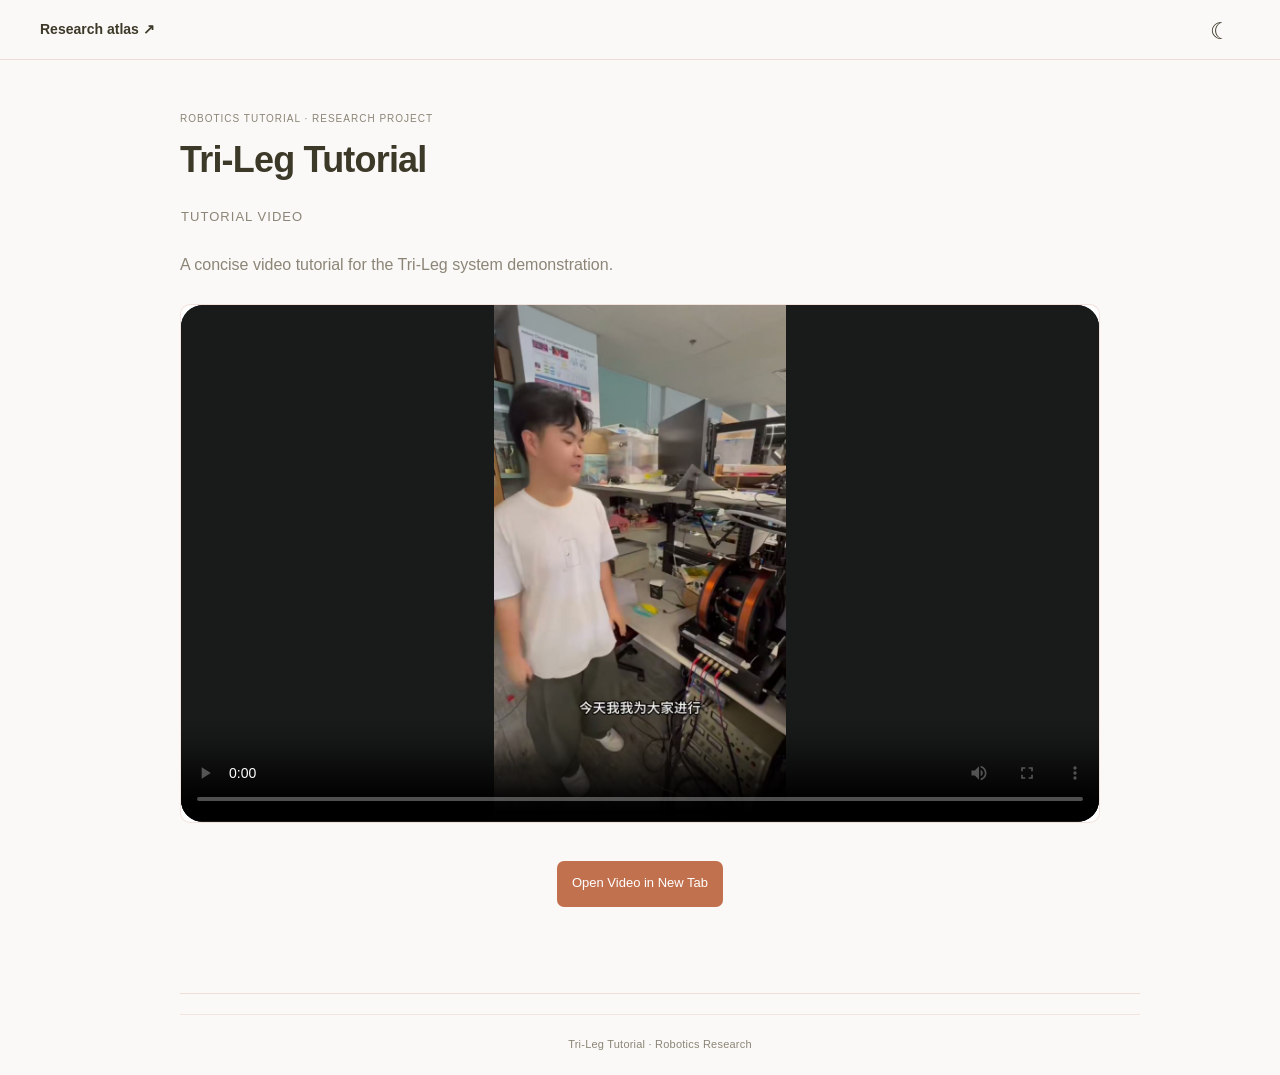
==== commit 49d3a19a: "Present project research and demonstrations without editorial UI" ====
--- a/index.html
+++ b/index.html
@@ -179,17 +179,16 @@
     }
   </style>
 <link data-rectification="1" href="presentation-support.css" rel="stylesheet"/><script data-rectification="1" defer="" src="presentation-support.js"></script><link href="academic-theme.css" rel="stylesheet"/><script defer="" src="academic-ui.js"></script></head>
-<body class="theme-evan academic-project"><nav class="top-nav" id="navigation"><div class="nav-container"><div class="nav-left"><a href="https://tianchun-research-atlas.husheddaisy64.chatgpt.site">Research atlas ↗</a></div><div class="academic-tools site-language"><button aria-controls="navigation" aria-expanded="false" aria-label="Menu" class="menu menu-toggle">Menu</button><button aria-label="Switch to dark theme" class="theme-toggle" data-theme-toggle="">☾</button></div></div></nav><div class="wrapper"><header class="sidebar"><div class="profile-card"><h2 class="project-identity">Tri-Leg Tutorial</h2><div class="visitor-card"><div class="visitor-card-title">On this page</div><div class="academic-toc"></div></div></div></header><main class="content academic-main"><p class="academic-eyebrow">RESEARCH PROJECT / 连续体机器人</p><h1 class="academic-title">Tri-Leg Tutorial</h1>
+<body class="theme-evan academic-project single-project"><nav class="top-nav" id="navigation"><div class="nav-container"><div class="nav-left"><a href="https://tianchun-research-atlas.husheddaisy64.chatgpt.site">Research atlas ↗</a></div><div class="academic-tools site-language"><button aria-controls="navigation" aria-expanded="false" aria-label="Menu" class="menu menu-toggle">Menu</button><button aria-label="Switch to dark theme" class="theme-toggle" data-theme-toggle="">☾</button></div></div></nav><div class="wrapper"><header class="sidebar"><div class="profile-card"><h2 class="project-identity">Tri-Leg Tutorial</h2><div class="visitor-card"><div class="visitor-card-title">ON THIS PAGE</div><div class="academic-toc"></div></div></div></header><main class="content academic-main"><p class="academic-eyebrow">ROBOTICS TUTORIAL · RESEARCH PROJECT</p><h1 class="academic-title">Tri-Leg Tutorial</h1>
 <section class="hero visible">
 <div class="label">Tutorial Video</div>
-<p class="research-note">Tri-Leg · Operating tutorial and system demonstration.</p><p class="academic-lead">Tri-Leg Tutorial</p><p class="media-caption">系统演示入口；完整操作教程、章节与字幕待作者补充。</p>
 <p class="subtitle">
         A concise video tutorial for the Tri-Leg system demonstration.
       </p>
 </section>
 <section class="video-card visible">
 <div class="video-wrap">
-<video aria-label="Tri-Leg Tutorial demonstration" controls="" id="tutorialVideo" playsinline="" preload="metadata">
+<video aria-label="Tri-Leg Tutorial demonstration" controls="" id="tutorialVideo" playsinline="" poster="assets/images/tutorial-poster.jpg" preload="metadata">
 <source src="assets/videos/tutorial_trileg.mp4" type="video/mp4"/>
 </video>
 <div class="fallback" id="fallback">
@@ -205,8 +204,7 @@
         Open Video in New Tab
       </a>
 </div>
-
-</main><footer class="site-footer"><p>Research in progress · Evidence and implementation limits are stated with each project.</p></footer></div><script>
+</main><footer class="site-footer"><p>Tri-Leg Tutorial · Robotics Research</p></footer></div><script>
     const video = document.getElementById("tutorialVideo");
     const fallback = document.getElementById("fallback");
 
@@ -214,12 +212,5 @@
       fallback.style.display = "flex";
       video.style.display = "none";
     });
-
-    setTimeout(function () {
-      if (video.networkState === 3 || video.readyState === 0) {
-        fallback.style.display = "flex";
-        video.style.display = "none";
-      }
-    }, 1800);
   </script></body>
 </html>
--- a/academic-theme.css
+++ b/academic-theme.css
@@ -913,3 +913,36 @@
 .academic-project .site-footer{margin-left:230px!important;width:calc(100% - 230px)!important}
 .academic-project .visitor-card{width:190px!important;margin-top:0!important;padding:0!important;background:transparent!important;border:0!important}
 @media(max-width:1080px){body.academic-project .sidebar{display:none!important}body.academic-project .academic-main{margin-left:0!important;width:100%!important;padding-left:0!important}.academic-project .site-footer{margin-left:0!important;width:100%!important}}
+
+/* Academic project typography and composition */
+body.academic-project{font-size:15px!important;line-height:1.75!important}
+.academic-project .project-identity{font-family:inherit!important;text-align:left!important;font-size:20px!important;font-weight:600!important;letter-spacing:-.3px!important;line-height:1.35!important;overflow-wrap:anywhere}
+.academic-project .academic-title{font-size:36px!important;font-weight:600!important;letter-spacing:-.8px!important;line-height:1.2!important;margin-bottom:22px!important}
+.academic-project .academic-eyebrow{font-size:10px!important;letter-spacing:.1em!important;color:var(--evan-secondary)!important}
+.academic-project .academic-main{max-width:880px!important}
+.academic-project .hero{margin-bottom:46px!important}
+.academic-project .hero .academic-lead,.academic-project .hero .hero-lead{font-size:21px!important;line-height:1.5!important;font-weight:500!important;margin:0 0 14px!important;letter-spacing:-.2px!important}
+.academic-project .hero .lead,.academic-project .hero .subtitle{font-size:16px!important;font-weight:400!important;color:var(--evan-secondary)!important;margin:0 0 18px!important;line-height:1.65!important}
+.academic-project .hero .summary,.academic-project .hero-summary{font-size:15px!important;line-height:1.8!important;max-width:72ch!important}
+.academic-project .hero-media,.academic-project .hero-apparatus{margin-top:26px!important;padding:16px!important;box-shadow:none!important;border-color:var(--evan-border)!important;background:var(--evan-social-bg)!important;border-radius:10px!important}
+.academic-project .hero-media>img,.academic-project .hero-apparatus>img{max-height:520px!important;object-fit:contain!important;object-position:center!important;width:100%!important}
+.academic-project .academic-toc{gap:12px!important}.academic-project .academic-toc a{font-size:13px!important;color:var(--evan-secondary)!important}.academic-project .visitor-card-title{font-size:10px!important;letter-spacing:.1em!important}
+.academic-project .project-section,.academic-project section:not(.hero){scroll-margin-top:84px}
+.academic-project .section-top h2,.academic-project section h2{font-family:inherit!important;letter-spacing:-.35px!important;font-size:25px!important;font-weight:600!important;line-height:1.4!important}
+.academic-project section p,.academic-project section li{line-height:1.85!important}
+.academic-project .section-top{gap:24px!important;margin-bottom:22px!important}
+.academic-project .actions{gap:18px!important}.academic-project .button,.academic-project a.button{font-size:13px!important;letter-spacing:0!important}
+.academic-project .media-caption,.academic-project figcaption{font:12px/1.7 inherit!important;color:var(--evan-secondary)!important;overflow-wrap:anywhere}
+.academic-project .video-status{font-size:12px;line-height:1.6;color:var(--evan-secondary);margin:8px 0}
+.academic-project video{border-radius:8px!important;box-shadow:none!important;background:#181b19!important;width:100%!important}
+.academic-project .site-footer{border-top:1px solid var(--evan-border)!important;margin-top:30px!important}
+body.academic-project.single-project .wrapper{max-width:1000px!important}
+body.academic-project.single-project .sidebar{display:none!important}
+body.academic-project.single-project .academic-main{margin-left:0!important;width:100%!important;max-width:1000px!important;padding:110px 40px 42px!important}
+.academic-project.single-project .hero{text-align:left!important;margin-bottom:26px!important}
+.academic-project.single-project .video-card{border:1px solid var(--evan-border)!important;box-shadow:none!important;border-radius:10px!important;background:var(--evan-social-bg)!important;overflow:hidden!important}
+.academic-project.single-project .site-footer{margin-left:40px!important;width:calc(100% - 80px)!important;padding:20px 0!important}
+@media(max-width:1080px){.academic-project .academic-title{font-size:32px!important}body.academic-project.single-project .academic-main{padding:90px 0 34px!important}.academic-project.single-project .site-footer{margin-left:0!important;width:100%!important}}
+@media(max-width:640px){.academic-project .academic-title{font-size:30px!important}.academic-project .hero .academic-lead,.academic-project .hero .hero-lead{font-size:19px!important}.academic-project .hero-media,.academic-project .hero-apparatus{padding:10px!important}.academic-project .hero{margin-bottom:32px!important}.academic-project .section-top h2,.academic-project section h2{font-size:23px!important}.academic-project .academic-tools .lock{display:none!important}}
+
+@media(max-width:640px){body.academic-project .nav-container{gap:12px!important}body.academic-project .nav-left{flex:1!important;min-width:0!important;max-width:none!important;overflow-x:auto!important}.academic-project .academic-tools>a{display:inline!important;font-size:11px!important;white-space:nowrap!important}.academic-project .academic-tools{gap:6px!important;flex-shrink:0!important}.academic-project .academic-tools .theme-toggle{width:26px!important}}
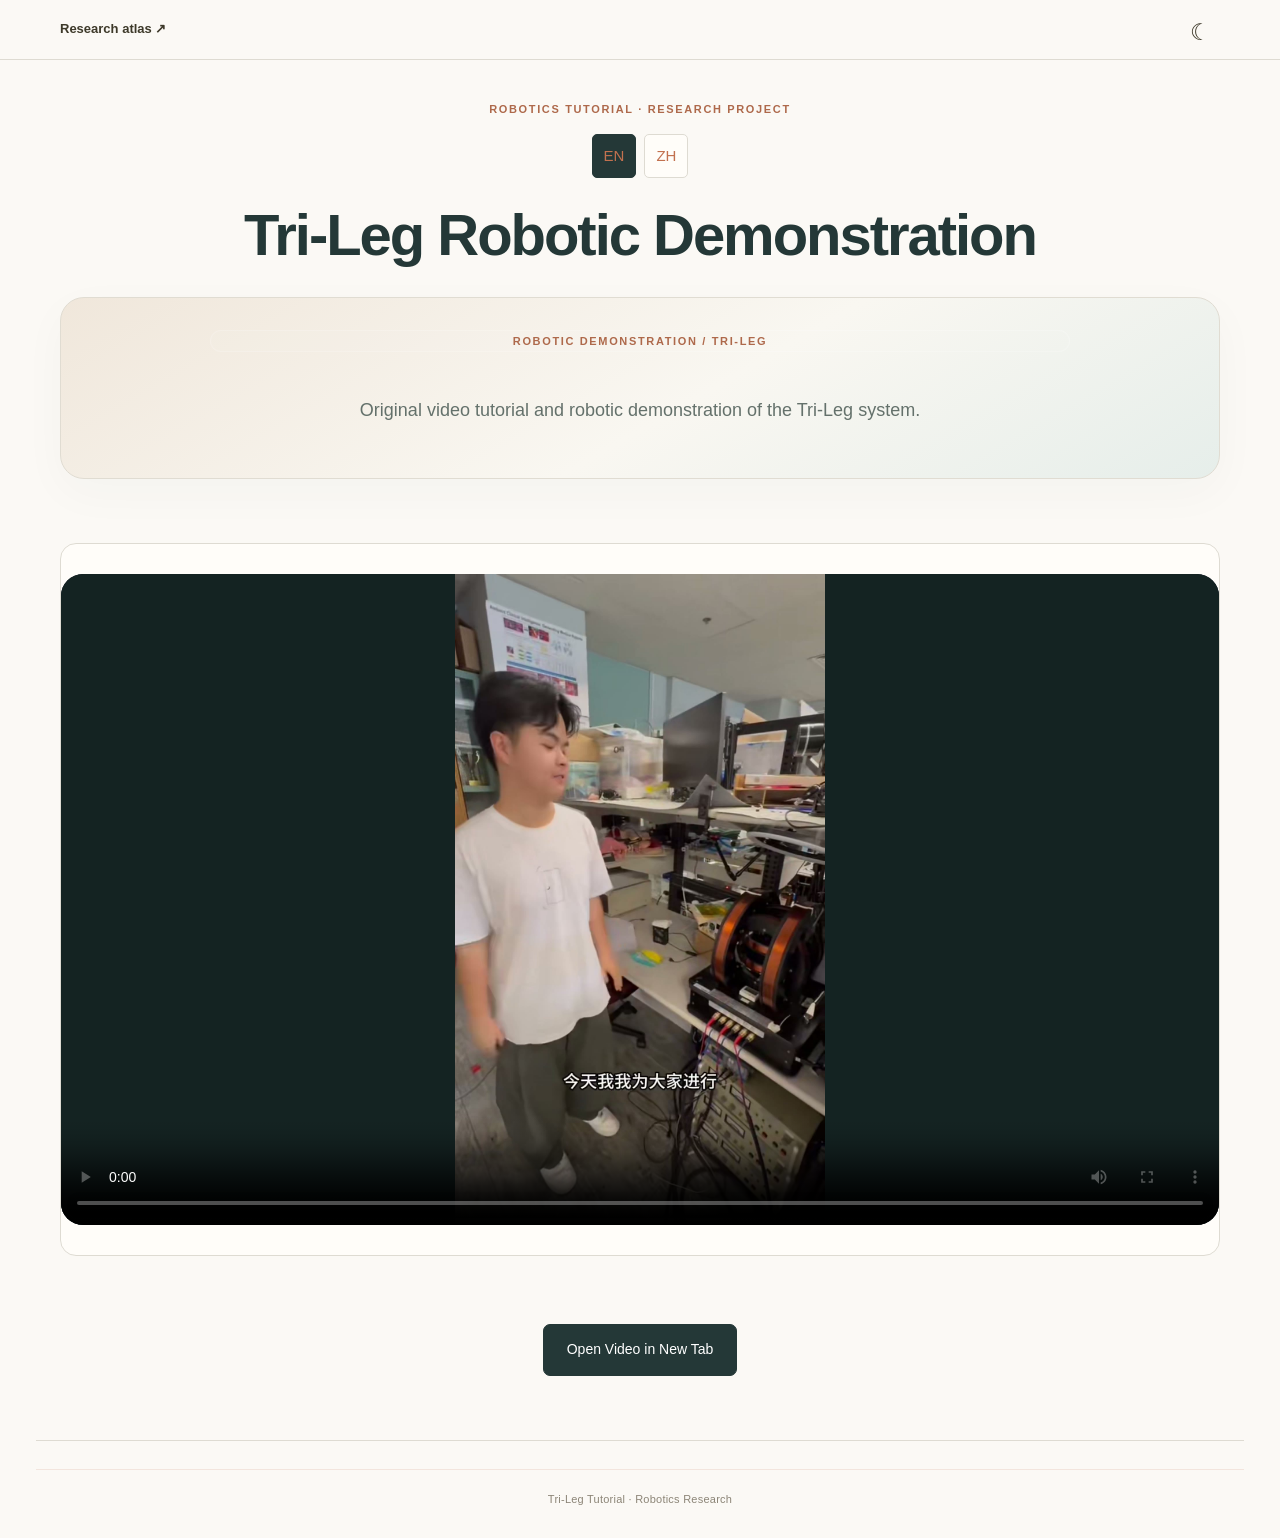
==== commit 7ea503f6: "Present project research and demonstrations without editorial UI" ====
--- a/index.html
+++ b/index.html
@@ -4,7 +4,7 @@
 <head>
 <meta charset="utf-8"/>
 <meta content="width=device-width, initial-scale=1.0" name="viewport"/>
-<title>Tri-Leg Tutorial</title>
+<title>Tri-Leg Robotic Demonstration</title>
 <style>
     :root {
       --bg: #08111f;
@@ -178,13 +178,11 @@
       }
     }
   </style>
-<link data-rectification="1" href="presentation-support.css" rel="stylesheet"/><script data-rectification="1" defer="" src="presentation-support.js"></script><link href="academic-theme.css" rel="stylesheet"/><script defer="" src="academic-ui.js"></script></head>
-<body class="theme-evan academic-project single-project"><nav class="top-nav" id="navigation"><div class="nav-container"><div class="nav-left"><a href="https://tianchun-research-atlas.husheddaisy64.chatgpt.site">Research atlas ↗</a></div><div class="academic-tools site-language"><button aria-controls="navigation" aria-expanded="false" aria-label="Menu" class="menu menu-toggle">Menu</button><button aria-label="Switch to dark theme" class="theme-toggle" data-theme-toggle="">☾</button></div></div></nav><div class="wrapper"><header class="sidebar"><div class="profile-card"><h2 class="project-identity">Tri-Leg Tutorial</h2><div class="visitor-card"><div class="visitor-card-title">ON THIS PAGE</div><div class="academic-toc"></div></div></div></header><main class="content academic-main"><p class="academic-eyebrow">ROBOTICS TUTORIAL · RESEARCH PROJECT</p><h1 class="academic-title">Tri-Leg Tutorial</h1>
+<link href="presentation-support.css" rel="stylesheet"/><script defer="" src="presentation-support.js"></script><link href="academic-theme.css" rel="stylesheet"/><script defer="" src="academic-ui.js"></script><link href="research-design.css" rel="stylesheet"/><script defer="" src="research-design.js"></script></head>
+<body class="theme-evan academic-project single-project research-designed"><nav class="top-nav" id="navigation"><div class="nav-container"><div class="nav-left"><a href="https://tianchun-research-atlas.husheddaisy64.chatgpt.site">Research atlas ↗</a></div><div class="academic-tools site-language"><button aria-controls="navigation" aria-expanded="false" aria-label="Menu" class="menu menu-toggle">Menu</button><button aria-label="Switch to dark theme" class="theme-toggle" data-theme-toggle="">☾</button></div></div></nav><div class="wrapper"><header class="sidebar"><div class="profile-card"><h2 class="project-identity">Tri-Leg Tutorial</h2><div class="visitor-card"><div class="visitor-card-title">ON THIS PAGE</div><div class="academic-toc"></div></div></div></header><main class="content academic-main"><p class="academic-eyebrow">ROBOTICS TUTORIAL · RESEARCH PROJECT</p><nav aria-label="Language" class="research-language"><a aria-current="page" href="index.html" hreflang="en">EN</a><a href="index-zh.html" hreflang="zh-CN">ZH</a></nav><h1 class="academic-title">Tri-Leg Robotic Demonstration</h1>
 <section class="hero visible">
-<div class="label">Tutorial Video</div>
-<p class="subtitle">
-        A concise video tutorial for the Tri-Leg system demonstration.
-      </p>
+<div class="label">ROBOTIC DEMONSTRATION / TRI-LEG</div>
+<p class="subtitle">Original video tutorial and robotic demonstration of the Tri-Leg system.</p>
 </section>
 <section class="video-card visible">
 <div class="video-wrap">
--- a/research-design.css
+++ b/research-design.css
@@ -0,0 +1,42 @@
+
+/* Research publication design */
+:root{--research-ink:#243837;--research-accent:#ae694b;--research-paper:#fbf9f5;--research-line:#dedbd2;--research-muted:#64716b}
+body.research-designed.research-designed{background:var(--research-paper)!important;color:var(--research-ink)!important;font-family:Inter,"Segoe UI","Microsoft YaHei",sans-serif!important;line-height:1.85!important}
+body.research-designed.research-designed .sidebar{display:none!important}body.research-designed.research-designed .wrapper{max-width:1240px!important;width:calc(100% - 72px)!important;margin:0 auto!important;display:block!important}
+body.research-designed.research-designed main,body.research-designed.research-designed .academic-main,body.research-designed.research-designed.single-project .academic-main{max-width:1160px!important;width:100%!important;margin:0 auto!important;padding:100px 0 40px!important;min-width:0}
+body.research-designed.research-designed .academic-title,body.research-designed.research-designed h1{font-size:clamp(32px,4.6vw,58px)!important;line-height:1.2!important;font-weight:650!important;letter-spacing:-.035em!important;text-align:center!important;margin:12px auto 28px!important;max-width:1000px;color:var(--research-ink)!important}
+body.research-designed.research-designed h2,body.research-designed.research-designed h3,body.research-designed.research-designed h4,body.research-designed.research-designed .section-title,body.research-designed.research-designed .project-identity,body.research-designed.research-designed figcaption,body.research-designed.research-designed caption,body.research-designed.research-designed .media-caption{text-align:center!important}
+body.research-designed.research-designed h2{font-size:clamp(25px,3vw,34px)!important;line-height:1.4!important;font-weight:600!important;letter-spacing:-.02em!important;max-width:900px;margin:12px auto 26px!important;overflow-wrap:anywhere}
+body.research-designed.research-designed h3{font-size:19px!important;line-height:1.5!important;font-weight:600!important}
+body.research-designed.research-designed .hero,body.research-designed.research-designed header.hero{display:grid!important;grid-template-columns:1fr!important;gap:30px!important;padding:32px 44px 38px!important;background:linear-gradient(150deg,#f0e7db 0%,#f9f7f1 55%,#e6eeea 100%)!important;border:1px solid #e0dcd2!important;border-radius:24px!important;position:relative;margin:0 0 64px!important;text-align:center!important;box-shadow:0 14px 46px #24383708!important;overflow:hidden}
+body.research-designed.research-designed .hero-copy,body.research-designed.research-designed .hero>div:first-child{max-width:860px!important;margin:auto!important;width:100%;text-align:center!important}
+body.research-designed.research-designed .academic-eyebrow,body.research-designed.research-designed .eyebrow,body.research-designed.research-designed .kicker,body.research-designed.research-designed .label{text-align:center!important;display:block!important;font-size:11px!important;letter-spacing:.15em!important;color:var(--research-accent)!important;font-weight:650!important;margin:0 auto 14px!important}
+body.research-designed.research-designed .hero .academic-lead,body.research-designed.research-designed .hero .hero-lead{font-size:clamp(23px,2.8vw,32px)!important;font-weight:500!important;line-height:1.45!important;letter-spacing:-.02em!important;margin:0 auto 16px!important;text-align:center!important}
+body.research-designed.research-designed .hero p,body.research-designed.research-designed .hero .summary,body.research-designed.research-designed .hero .hero-summary,body.research-designed.research-designed .hero .intro{max-width:76ch!important;margin:12px auto!important;font-size:16px!important;line-height:1.85!important;text-align:center!important}
+body.research-designed.research-designed .hero .subtitle,body.research-designed.research-designed .hero .lead{color:var(--research-muted)!important;font-size:18px!important}
+body.research-designed.research-designed .actions{display:flex!important;align-items:center!important;justify-content:center!important;flex-wrap:wrap!important;gap:16px!important;margin:24px auto!important}
+body.research-designed.research-designed a.button,body.research-designed.research-designed .button{background:var(--research-ink)!important;color:#fff!important;border:1px solid var(--research-ink)!important;padding:12px 23px!important;border-radius:7px!important;font-weight:500!important;box-shadow:none!important;font-size:14px!important;text-decoration:none!important}
+body.research-designed.research-designed .text-link{color:var(--research-accent)!important}body.research-designed.research-designed .hero-media,body.research-designed.research-designed .hero-apparatus,body.research-designed.research-designed .hero-visual,body.research-designed.research-designed .hero-diagram{width:100%!important;max-width:980px!important;margin:0 auto!important;position:relative!important;background:#fffdf9!important;border:1px solid var(--research-line)!important;border-radius:16px!important;padding:22px!important;box-shadow:0 7px 25px #24383708!important;min-width:0}
+body.research-designed.research-designed .hero-media>img,body.research-designed.research-designed .hero-media>a>img,body.research-designed.research-designed .hero-apparatus img{max-height:510px!important;width:100%!important;object-fit:contain!important}
+body.research-designed.research-designed .hero-media .inset,body.research-designed.research-designed .endoscopic-inset{position:absolute!important;right:25px!important;bottom:54px!important;width:23%!important;max-width:200px!important;border:6px solid #fffdf9!important;border-radius:12px!important;overflow:hidden;box-shadow:0 6px 22px #24383725!important}
+body.research-designed.research-designed main>section:not(.hero),body.research-designed.research-designed .project-section,body.research-designed.research-designed .section,body.research-designed.research-designed .paper-detail>section{margin:0 auto 68px!important;padding:30px 0!important;border-top:1px solid var(--research-line)!important;scroll-margin-top:95px}
+body.research-designed.research-designed .section-top,body.research-designed.research-designed .section-heading,body.research-designed.research-designed .section-head{display:block!important;text-align:center!important;margin:0 auto 30px!important;max-width:860px!important}
+body.research-designed.research-designed .section-top p,body.research-designed.research-designed .section-heading p,body.research-designed.research-designed .section-head p{max-width:74ch!important;margin:0 auto!important;text-align:center!important;color:var(--research-muted)!important;font-size:16px!important}
+body.research-designed.research-designed .research-section-number{display:block;text-align:center;font-size:11px;letter-spacing:.18em;color:var(--research-accent);font-weight:650;margin-bottom:12px}
+body.research-designed.research-designed .card,body.research-designed.research-designed .method-card,body.research-designed.research-designed .project-card,body.research-designed.research-designed .research-card,body.research-designed.research-designed .stage-card,body.research-designed.research-designed .principle-card,body.research-designed.research-designed .workflow-card,body.research-designed.research-designed .resource-card{background:#fffdf9!important;border:1px solid var(--research-line)!important;border-radius:14px!important;padding:26px!important;box-shadow:0 6px 20px #24383705!important;min-width:0}
+body.research-designed.research-designed figure{margin:24px 0!important;min-width:0}body.research-designed.research-designed figure>img{border-radius:12px;max-width:100%;height:auto}body.research-designed.research-designed figcaption,body.research-designed.research-designed .media-note{font-size:12px!important;line-height:1.7!important;color:var(--research-muted)!important;text-align:center!important;margin-top:14px!important}
+body.research-designed.research-designed .table-wrap,body.research-designed.research-designed .table-scroll{overflow-x:auto!important;border:1px solid var(--research-line)!important;border-radius:12px!important;background:#fffdf9!important;margin:24px auto!important;max-width:100%}body.research-designed.research-designed table{width:100%!important;border-collapse:collapse!important;font-size:14px!important}body.research-designed.research-designed th{background:#e8eee9!important;color:var(--research-ink)!important;text-align:center!important;padding:16px!important}body.research-designed.research-designed td{padding:15px!important;border-bottom:1px solid #e9e6df!important;vertical-align:top!important}
+body.research-designed.research-designed blockquote,body.research-designed.research-designed .callout,body.research-designed.research-designed .note,body.research-designed.research-designed .research-note{background:#eaf0eb!important;border-left:3px solid #637e6c!important;border-radius:0 12px 12px 0!important;padding:20px 26px!important;box-shadow:none!important;color:var(--research-ink)!important}
+body.research-designed.research-designed video{width:100%!important;max-width:100%;background:#142322!important;border-radius:12px!important;box-shadow:none!important}body.research-designed.research-designed .video-card{border:1px solid var(--research-line)!important;padding:18px!important;background:#fffdf9!important;border-radius:16px!important}
+body.research-designed.research-designed .site-footer{width:100%!important;margin:0!important;padding:28px 0!important;text-align:center!important;border-top:1px solid var(--research-line)!important;font-size:12px!important}
+body.research-designed.research-designed .detail-hero{padding:38px!important;border-radius:22px!important;background:linear-gradient(150deg,#f0e7db,#e9f0eb)!important;text-align:center!important}body.research-designed.research-designed .detail-hero p{max-width:78ch;margin:16px auto!important}
+body.research-designed.research-designed .rect-toc{display:none!important}.research-language{display:flex;gap:8px;justify-content:center;align-items:center;margin:12px auto 22px;position:relative;z-index:2}.research-language a{font:600 12px/1.4 inherit;padding:7px 11px;border:1px solid var(--research-line);border-radius:5px;color:var(--research-ink);background:#fffdf9;text-decoration:none}.research-language a[aria-current=page]{background:var(--research-ink);color:white;border-color:var(--research-ink)}
+body.research-designed.research-designed .top-nav,body.research-designed.research-designed .site-header{background:#fbf9f5f5!important;border-bottom:1px solid var(--research-line)!important;backdrop-filter:blur(12px)}body.research-designed.research-designed .nav-container,body.research-designed.research-designed .nav-inner,body.research-designed.research-designed .header-inner{max-width:1240px!important}body.research-designed.research-designed .top-nav a,body.research-designed.research-designed .site-header a{font-size:13px!important}
+body.research-designed.research-designed details{border:1px solid var(--research-line)!important;border-radius:12px!important;background:#fffdf9!important;padding:20px!important;margin:20px 0!important}body.research-designed.research-designed summary{font-weight:600;color:var(--research-ink);cursor:pointer;text-align:center}
+body.research-designed.research-designed .hero-stage-row{gap:20px!important}body.research-designed.research-designed .hero-stage{padding:14px!important;background:#fff!important;border-radius:12px!important;border:1px solid #e8e3d9!important}body.research-designed.research-designed .hero-stage strong{display:block;text-align:center}
+body.research-designed.research-designed .research-path{display:flex;flex-wrap:wrap;align-items:center;justify-content:center;gap:8px;margin:22px auto 0}body.research-designed.research-designed .research-path span{padding:7px 14px;border:1px solid #c9d4cc;border-radius:40px;background:#f8fbf8;font-size:12px;color:#476253}body.research-designed.research-designed .research-path i{font-style:normal;color:#a8846a}
+body.research-designed.research-designed[data-theme=dark],body.research-designed.research-designed.dark{--research-ink:#dce7df;--research-paper:#182521;--research-line:#3d4c44;--research-muted:#b9c6bf}
+@media(max-width:760px){body.research-designed.research-designed .wrapper{width:calc(100% - 32px)!important}body.research-designed.research-designed main,body.research-designed.research-designed .academic-main{padding-top:85px!important}body.research-designed.research-designed .hero{padding:28px 18px!important;border-radius:18px!important;margin-bottom:40px!important}body.research-designed.research-designed .hero-media,body.research-designed.research-designed .hero-apparatus,body.research-designed.research-designed .hero-visual,body.research-designed.research-designed .hero-diagram{padding:12px!important}body.research-designed.research-designed .hero-stage-row{display:grid!important;grid-template-columns:1fr!important}body.research-designed.research-designed .hero-stage img{max-height:280px;object-fit:contain}body.research-designed.research-designed .hero-media .inset,body.research-designed.research-designed .endoscopic-inset{position:static!important;width:45%!important;max-width:200px!important;margin:15px auto!important}body.research-designed.research-designed .detail-hero{padding:24px 16px!important}body.research-designed.research-designed .section-top p{text-align:left!important}body.research-designed.research-designed h1{overflow-wrap:anywhere}body.research-designed.research-designed .card,body.research-designed.research-designed .method-card{padding:20px!important}body.research-designed.research-designed main>section:not(.hero){margin-bottom:38px!important;padding:24px 0!important}body.research-designed.research-designed .hero p{font-size:15px!important}}
+@media(prefers-reduced-motion:no-preference){body.research-designed.research-designed a.button{transition:transform .2s,background .2s}body.research-designed.research-designed a.button:hover{transform:translateY(-2px);background:#35554c!important}}
+
+html[data-theme=dark] body.research-designed.research-designed{--research-ink:#e0e9e2;--research-paper:#192720;--research-line:#45544a;--research-muted:#b4c4b8}html[data-theme=dark] body.research-designed.research-designed .hero,html[data-theme=dark] body.research-designed.research-designed .detail-hero{background:linear-gradient(140deg,#3b3229,#24372e)!important}html[data-theme=dark] body.research-designed.research-designed .card,html[data-theme=dark] body.research-designed.research-designed .hero-media,html[data-theme=dark] body.research-designed.research-designed .hero-apparatus,html[data-theme=dark] body.research-designed.research-designed .hero-visual,html[data-theme=dark] body.research-designed.research-designed .hero-diagram,html[data-theme=dark] body.research-designed.research-designed .table-wrap,html[data-theme=dark] body.research-designed.research-designed details,html[data-theme=dark] body.research-designed.research-designed .video-card{background:#24352c!important}html[data-theme=dark] body.research-designed.research-designed th,html[data-theme=dark] body.research-designed.research-designed .research-path span{background:#33483c!important;color:#e0e9e2!important}html[data-theme=dark] body.research-designed.research-designed .top-nav,html[data-theme=dark] body.research-designed.research-designed .site-header{background:#192720f5!important}html[data-theme=dark] body.research-designed.research-designed a.button{color:#192720!important}html[data-theme=dark] body.research-designed.research-designed .research-language a{background:#2c4034;color:#e0e9e2}html[data-theme=dark] body.research-designed.research-designed .research-language a[aria-current=page]{background:#dce7df;color:#20352a}
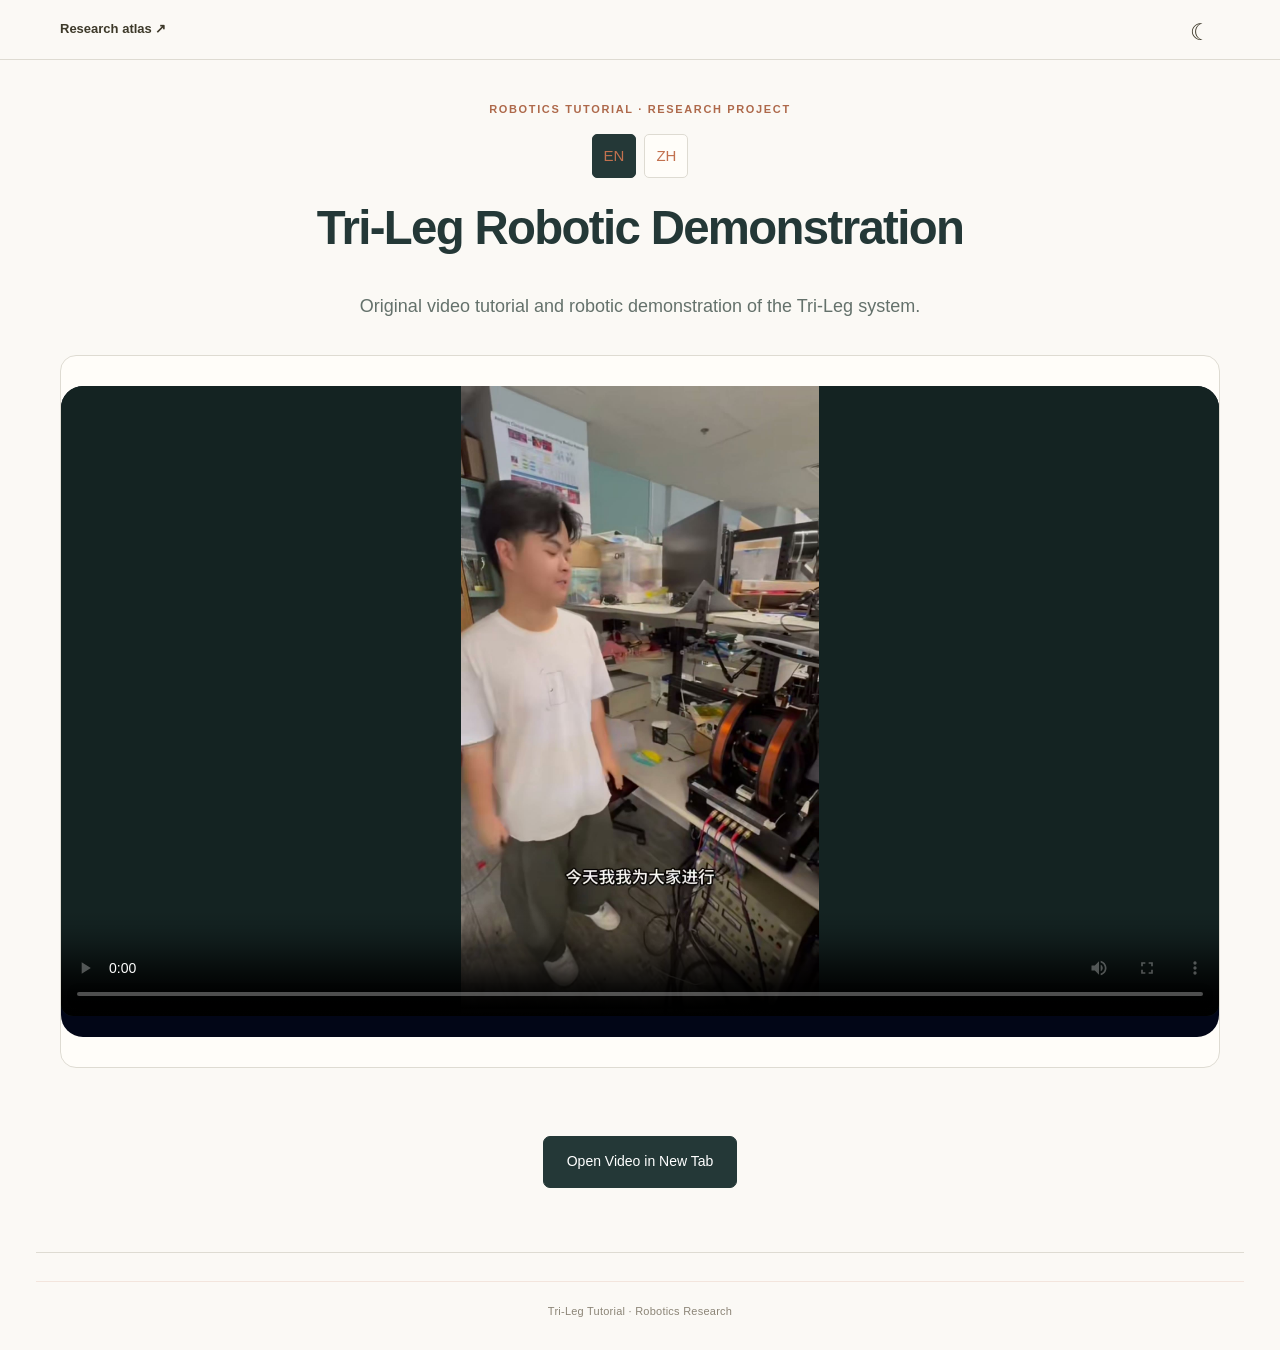
==== commit 2dc750c0: "Present project research and demonstrations without editorial UI" ====
--- a/index.html
+++ b/index.html
@@ -1,7 +1,7 @@
 <!DOCTYPE html>
 
-<html lang="en">
-<head>
+<html data-theme="light" lang="en">
+<head><script>document.documentElement.dataset.theme='light';document.documentElement.style.colorScheme='light';</script>
 <meta charset="utf-8"/>
 <meta content="width=device-width, initial-scale=1.0" name="viewport"/>
 <title>Tri-Leg Robotic Demonstration</title>
@@ -181,7 +181,6 @@
 <link href="presentation-support.css" rel="stylesheet"/><script defer="" src="presentation-support.js"></script><link href="academic-theme.css" rel="stylesheet"/><script defer="" src="academic-ui.js"></script><link href="research-design.css" rel="stylesheet"/><script defer="" src="research-design.js"></script></head>
 <body class="theme-evan academic-project single-project research-designed"><nav class="top-nav" id="navigation"><div class="nav-container"><div class="nav-left"><a href="https://tianchun-research-atlas.husheddaisy64.chatgpt.site">Research atlas ↗</a></div><div class="academic-tools site-language"><button aria-controls="navigation" aria-expanded="false" aria-label="Menu" class="menu menu-toggle">Menu</button><button aria-label="Switch to dark theme" class="theme-toggle" data-theme-toggle="">☾</button></div></div></nav><div class="wrapper"><header class="sidebar"><div class="profile-card"><h2 class="project-identity">Tri-Leg Tutorial</h2><div class="visitor-card"><div class="visitor-card-title">ON THIS PAGE</div><div class="academic-toc"></div></div></div></header><main class="content academic-main"><p class="academic-eyebrow">ROBOTICS TUTORIAL · RESEARCH PROJECT</p><nav aria-label="Language" class="research-language"><a aria-current="page" href="index.html" hreflang="en">EN</a><a href="index-zh.html" hreflang="zh-CN">ZH</a></nav><h1 class="academic-title">Tri-Leg Robotic Demonstration</h1>
 <section class="hero visible">
-<div class="label">ROBOTIC DEMONSTRATION / TRI-LEG</div>
 <p class="subtitle">Original video tutorial and robotic demonstration of the Tri-Leg system.</p>
 </section>
 <section class="video-card visible">
--- a/research-design.css
+++ b/research-design.css
@@ -40,3 +40,24 @@
 @media(prefers-reduced-motion:no-preference){body.research-designed.research-designed a.button{transition:transform .2s,background .2s}body.research-designed.research-designed a.button:hover{transform:translateY(-2px);background:#35554c!important}}
 
 html[data-theme=dark] body.research-designed.research-designed{--research-ink:#e0e9e2;--research-paper:#192720;--research-line:#45544a;--research-muted:#b4c4b8}html[data-theme=dark] body.research-designed.research-designed .hero,html[data-theme=dark] body.research-designed.research-designed .detail-hero{background:linear-gradient(140deg,#3b3229,#24372e)!important}html[data-theme=dark] body.research-designed.research-designed .card,html[data-theme=dark] body.research-designed.research-designed .hero-media,html[data-theme=dark] body.research-designed.research-designed .hero-apparatus,html[data-theme=dark] body.research-designed.research-designed .hero-visual,html[data-theme=dark] body.research-designed.research-designed .hero-diagram,html[data-theme=dark] body.research-designed.research-designed .table-wrap,html[data-theme=dark] body.research-designed.research-designed details,html[data-theme=dark] body.research-designed.research-designed .video-card{background:#24352c!important}html[data-theme=dark] body.research-designed.research-designed th,html[data-theme=dark] body.research-designed.research-designed .research-path span{background:#33483c!important;color:#e0e9e2!important}html[data-theme=dark] body.research-designed.research-designed .top-nav,html[data-theme=dark] body.research-designed.research-designed .site-header{background:#192720f5!important}html[data-theme=dark] body.research-designed.research-designed a.button{color:#192720!important}html[data-theme=dark] body.research-designed.research-designed .research-language a{background:#2c4034;color:#e0e9e2}html[data-theme=dark] body.research-designed.research-designed .research-language a[aria-current=page]{background:#dce7df;color:#20352a}
+
+/* Shared research presentation system */
+body.research-designed.research-designed .academic-main{padding-top:78px!important}
+body.research-designed.research-designed .academic-title{font-size:clamp(30px,3.7vw,48px)!important;margin:8px auto 22px!important}
+body.research-designed.research-designed .hero,body.research-designed.research-designed header.hero{grid-template-columns:minmax(0,1fr) minmax(0,1fr)!important;gap:32px!important;padding:28px!important;margin-bottom:44px!important;background:#f4f1e8!important;align-items:center!important}
+body.research-designed.research-designed .hero>div:first-child,body.research-designed.research-designed .hero-copy{max-width:none!important;padding:0!important}
+body.research-designed.research-designed .hero .academic-lead{font-size:clamp(22px,2.3vw,30px)!important;line-height:1.4!important;margin:0 0 18px!important}
+body.research-designed.research-designed .hero p{font-size:14px!important;line-height:1.8!important}
+body.research-designed.research-designed .hero-media,body.research-designed.research-designed .hero-apparatus,body.research-designed.research-designed .hero-visual,body.research-designed.research-designed .hero-diagram{display:block!important;width:100%!important;max-width:none!important;margin:0!important;padding:12px!important;background:#fffdf8!important;border:1px solid #dedbd2!important;border-radius:14px!important;box-shadow:none!important;min-height:0!important}
+body.research-designed.research-designed .hero img{width:100%!important;max-height:300px!important;height:auto!important;object-fit:contain!important}
+body.research-designed.research-designed .hero-media .inset{display:none!important}
+body.research-designed.research-designed .hero .actions{margin:16px auto!important;justify-content:center!important}
+body.research-designed.research-designed .hero .research-path{display:none!important}
+body.research-designed.research-designed .hero .media-note{font-size:10px!important;margin:10px 0 0!important}
+body.research-designed.research-designed .research-section-number{display:none!important}
+.publication-summary{border:1px solid #cbd8ce;border-radius:12px;padding:18px;margin:20px 0;background:#fffdf7;display:grid;gap:16px}.publication-entry{display:grid;grid-template-columns:160px 1fr 140px;gap:18px;align-items:center;border-bottom:1px solid #e4e5dc;padding-bottom:14px}.publication-entry:last-child{border:0;padding-bottom:0}.publication-entry h3{grid-column:1/-1;margin:0!important;font-size:15px!important}.publication-entry .author,.publication-entry .state{text-align:center;font-size:11px;padding:6px 8px;border-radius:5px;background:#e6eee5;color:#24483a}.publication-entry .venue{text-align:center;font-size:12px;color:#6a6c5f}.publication-entry .preprint{grid-column:1/-1;text-align:center;font-size:12px}.project-type{text-align:center;font-size:11px;color:#745b44;margin:0 0 15px}
+body.research-designed.research-designed.single-project .hero{display:block!important;padding:0!important;background:none!important;border:0!important;box-shadow:none!important;margin-bottom:20px!important}.single-project .video-wrapper,.single-project .video-container{max-width:600px!important;margin:auto!important}.single-project video{max-height:70vh!important;width:100%!important;object-fit:contain!important;background:#122823!important}.hero-diagram .mobile-loop{display:none!important}
+html[data-theme=dark] .publication-summary{background:#1e2a25;color:#f1efe5}html[data-theme=dark] .publication-entry .venue{color:#d6dacd}
+@media(max-width:760px){body.research-designed.research-designed .wrapper{width:calc(100% - 32px)!important}body.research-designed.research-designed .hero,body.research-designed.research-designed header.hero{grid-template-columns:1fr!important;padding:20px!important;gap:20px!important}body.research-designed.research-designed .hero img{max-height:260px!important}.publication-entry{grid-template-columns:1fr;gap:10px}.publication-entry h3,.publication-entry .preprint{grid-column:auto}.publication-entry .author,.publication-entry .state{max-width:180px;width:100%;margin:auto}.academic-project .academic-tools .lock{display:inline-block!important;font-size:10px}.hero-stage-row{gap:6px!important}.hero-stage strong{font-size:10px!important}.hero-diagram .mobile-loop{display:block!important}.hero-diagram>img{display:none!important}}
+
+body.research-designed .hero{border-top:4px solid #53736c!important}body.research-designed .hero .academic-lead{color:#53736c!important}
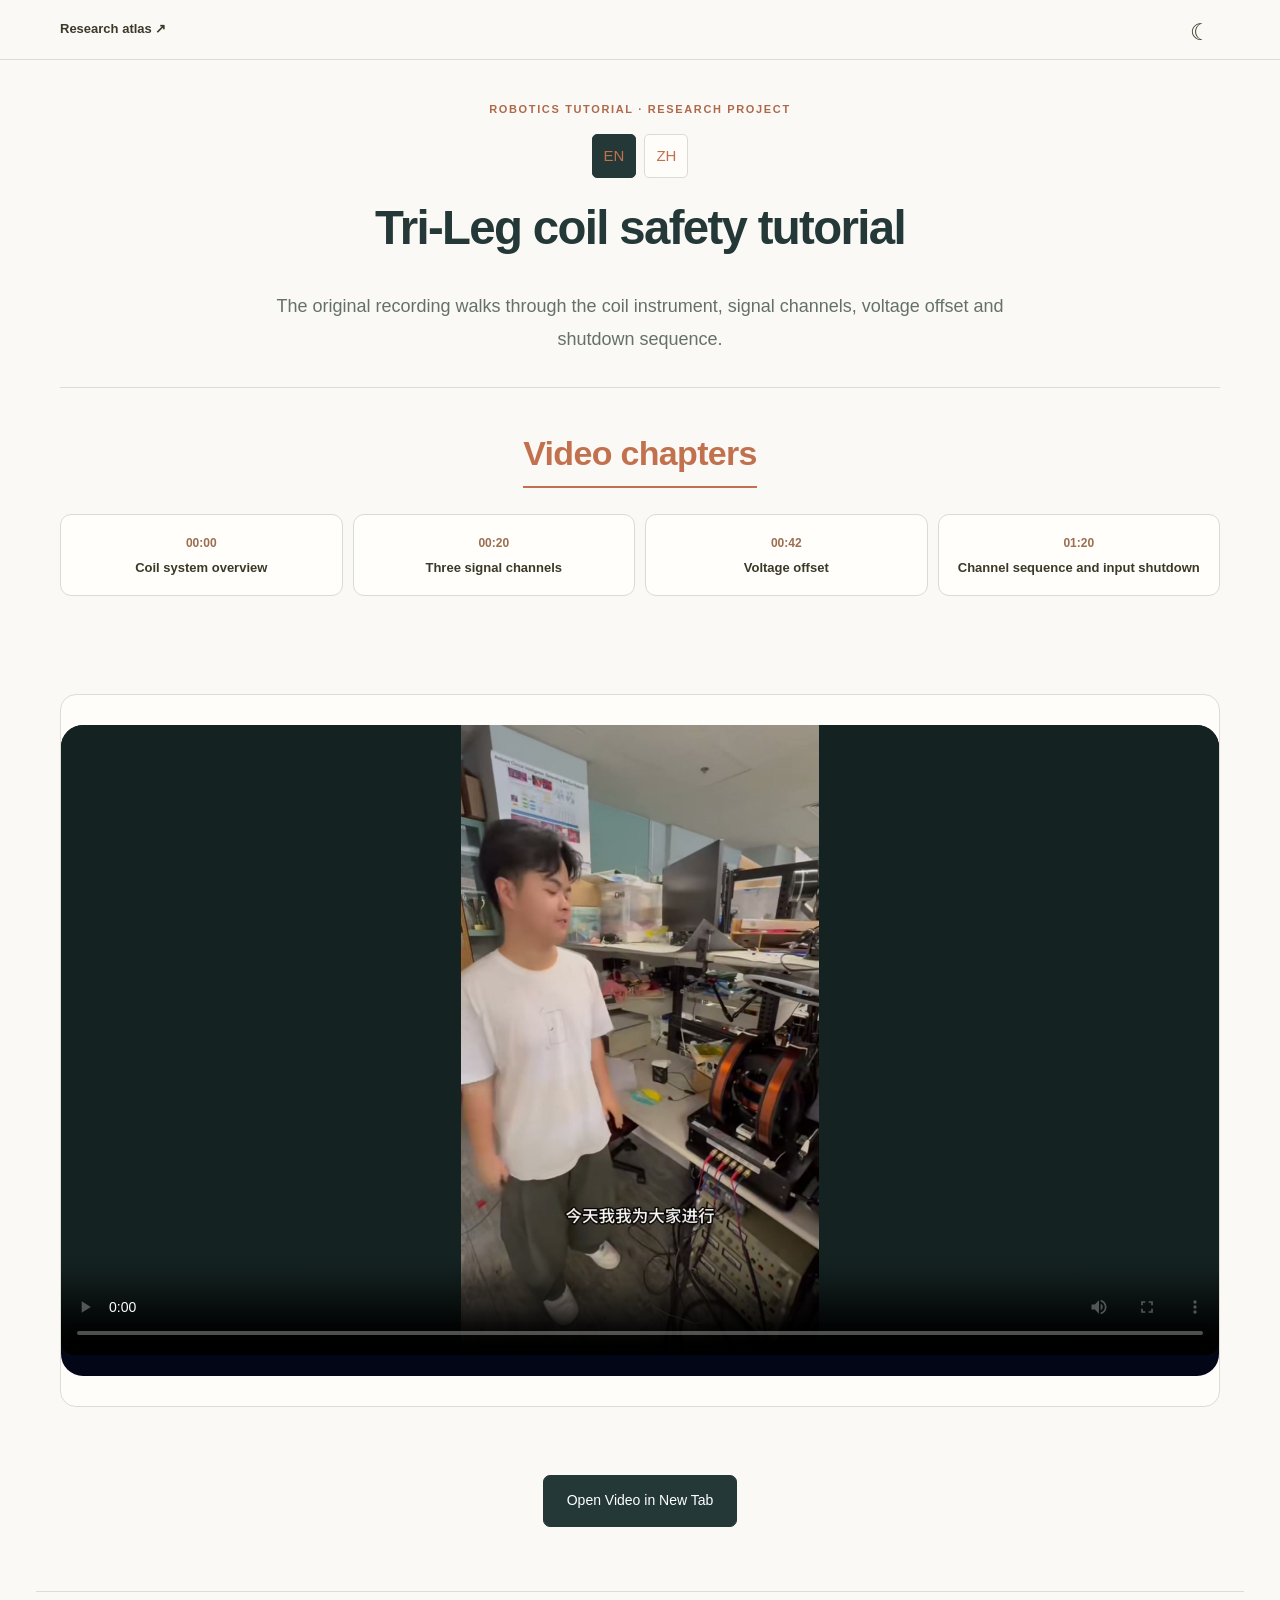
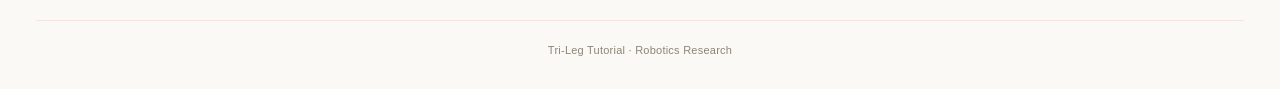
==== commit cce20311: "Present project research and demonstrations without editorial UI" ====
--- a/index.html
+++ b/index.html
@@ -4,7 +4,7 @@
 <head><script>document.documentElement.dataset.theme='light';document.documentElement.style.colorScheme='light';</script>
 <meta charset="utf-8"/>
 <meta content="width=device-width, initial-scale=1.0" name="viewport"/>
-<title>Tri-Leg Robotic Demonstration</title>
+<title>Tri-Leg coil safety tutorial</title>
 <style>
     :root {
       --bg: #08111f;
@@ -179,13 +179,13 @@
     }
   </style>
 <link href="presentation-support.css" rel="stylesheet"/><script defer="" src="presentation-support.js"></script><link href="academic-theme.css" rel="stylesheet"/><script defer="" src="academic-ui.js"></script><link href="research-design.css" rel="stylesheet"/><script defer="" src="research-design.js"></script></head>
-<body class="theme-evan academic-project single-project research-designed"><nav class="top-nav" id="navigation"><div class="nav-container"><div class="nav-left"><a href="https://tianchun-research-atlas.husheddaisy64.chatgpt.site">Research atlas ↗</a></div><div class="academic-tools site-language"><button aria-controls="navigation" aria-expanded="false" aria-label="Menu" class="menu menu-toggle">Menu</button><button aria-label="Switch to dark theme" class="theme-toggle" data-theme-toggle="">☾</button></div></div></nav><div class="wrapper"><header class="sidebar"><div class="profile-card"><h2 class="project-identity">Tri-Leg Tutorial</h2><div class="visitor-card"><div class="visitor-card-title">ON THIS PAGE</div><div class="academic-toc"></div></div></div></header><main class="content academic-main"><p class="academic-eyebrow">ROBOTICS TUTORIAL · RESEARCH PROJECT</p><nav aria-label="Language" class="research-language"><a aria-current="page" href="index.html" hreflang="en">EN</a><a href="index-zh.html" hreflang="zh-CN">ZH</a></nav><h1 class="academic-title">Tri-Leg Robotic Demonstration</h1>
+<body class="theme-evan academic-project single-project research-designed"><nav class="top-nav" id="navigation"><div class="nav-container"><div class="nav-left"><a href="https://tianchun-research-atlas.husheddaisy64.chatgpt.site">Research atlas ↗</a></div><div class="academic-tools site-language"><button aria-controls="navigation" aria-expanded="false" aria-label="Menu" class="menu menu-toggle">Menu</button><button aria-label="Switch to dark theme" class="theme-toggle" data-theme-toggle="">☾</button></div></div></nav><div class="wrapper"><header class="sidebar"><div class="profile-card"><h2 class="project-identity">Tri-Leg Tutorial</h2><div class="visitor-card"><div class="visitor-card-title">ON THIS PAGE</div><div class="academic-toc"></div></div></div></header><main class="content academic-main"><p class="academic-eyebrow">ROBOTICS TUTORIAL · RESEARCH PROJECT</p><nav aria-label="Language" class="research-language"><a aria-current="page" href="index.html" hreflang="en">EN</a><a href="index-zh.html" hreflang="zh-CN">ZH</a></nav><h1 class="academic-title">Tri-Leg coil safety tutorial</h1>
 <section class="hero visible">
-<p class="subtitle">Original video tutorial and robotic demonstration of the Tri-Leg system.</p>
+<p class="subtitle">The original recording walks through the coil instrument, signal channels, voltage offset and shutdown sequence.</p>
 </section>
-<section class="video-card visible">
+<section class="video-chapters" aria-label="Video chapters"><h2>Video chapters</h2><div class="chapter-grid"><button type="button" data-video-time="0"><span>00:00</span><strong>Coil system overview</strong></button><button type="button" data-video-time="20"><span>00:20</span><strong>Three signal channels</strong></button><button type="button" data-video-time="42"><span>00:42</span><strong>Voltage offset</strong></button><button type="button" data-video-time="80"><span>01:20</span><strong>Channel sequence and input shutdown</strong></button></div></section><section class="video-card visible">
 <div class="video-wrap">
-<video aria-label="Tri-Leg Tutorial demonstration" controls="" id="tutorialVideo" playsinline="" poster="assets/images/tutorial-poster.jpg" preload="metadata">
+<video aria-label="Tri-Leg coil safety tutorial video" controls="" id="tutorialVideo" playsinline="" poster="assets/images/tutorial-poster.jpg" preload="metadata">
 <source src="assets/videos/tutorial_trileg.mp4" type="video/mp4"/>
 </video>
 <div class="fallback" id="fallback">
--- a/research-design.css
+++ b/research-design.css
@@ -61,3 +61,50 @@
 @media(max-width:760px){body.research-designed.research-designed .wrapper{width:calc(100% - 32px)!important}body.research-designed.research-designed .hero,body.research-designed.research-designed header.hero{grid-template-columns:1fr!important;padding:20px!important;gap:20px!important}body.research-designed.research-designed .hero img{max-height:260px!important}.publication-entry{grid-template-columns:1fr;gap:10px}.publication-entry h3,.publication-entry .preprint{grid-column:auto}.publication-entry .author,.publication-entry .state{max-width:180px;width:100%;margin:auto}.academic-project .academic-tools .lock{display:inline-block!important;font-size:10px}.hero-stage-row{gap:6px!important}.hero-stage strong{font-size:10px!important}.hero-diagram .mobile-loop{display:block!important}.hero-diagram>img{display:none!important}}
 
 body.research-designed .hero{border-top:4px solid #53736c!important}body.research-designed .hero .academic-lead{color:#53736c!important}
+
+/* Task-led project identity and centered composition. */
+body.research-designed.research-designed .hero,body.research-designed.research-designed header.hero{display:flex!important;flex-direction:column!important;align-items:center!important;grid-template-columns:none!important;padding:28px!important;gap:22px!important;text-align:center!important}
+body.research-designed.research-designed .hero>div:first-child{width:100%!important;max-width:780px!important;margin:auto!important;text-align:center!important}
+body.research-designed.research-designed .hero .academic-lead,body.research-designed.research-designed .hero p,body.research-designed.research-designed .hero .actions{text-align:center!important;margin-inline:auto!important;justify-content:center!important;max-width:760px!important}
+body.research-designed.research-designed .research-cover{width:100%!important;max-width:920px!important;margin:0 auto!important;float:none!important}
+body.research-designed.research-designed .hero .research-cover img{display:block!important;width:100%!important;height:auto!important;max-height:none!important;object-fit:contain!important;border-radius:14px!important}
+.research-cover figcaption{text-align:center!important;font-size:11px!important;color:#68776d!important;margin-top:10px!important}
+body.research-designed.research-designed h1,body.research-designed.research-designed h2,body.research-designed.research-designed h3{text-align:center!important}
+body.research-designed.research-designed .visual-section{display:flex!important;flex-direction:column!important;align-items:center!important;grid-template-columns:none!important;gap:22px!important}
+.visual-section>.visual-copy{display:block!important;width:100%!important;max-width:800px!important;margin:auto!important}.visual-section>.visual-copy .visual-deck{text-align:center!important}.visual-section>.primary-figure{width:100%!important;max-width:1000px!important;margin:auto!important}.visual-section>.visual-copy .kicker{text-align:center!important}
+@media(max-width:600px){body.research-designed.research-designed .hero{padding:20px 14px!important}.research-cover{overflow-x:auto;padding-bottom:4px}.research-cover img{min-width:620px!important}.research-cover figcaption{min-width:0!important}}
+
+@media(max-width:600px){body.research-designed.research-designed .hero .research-cover img{min-width:0!important;width:100%!important}.research-cover{overflow:visible!important}}
+
+/* Center complete rows and any incomplete final row. */
+body.research-designed.research-designed .balanced-cards{display:flex!important;flex-wrap:wrap!important;justify-content:center!important;align-items:stretch!important;gap:22px!important;width:100%!important;margin-inline:auto!important;grid-template-columns:none!important}
+body.research-designed.research-designed .balanced-cards> *{flex:0 1 calc((100% - 44px)/3)!important;min-width:0!important;max-width:420px!important;margin-inline:0!important;box-sizing:border-box!important;align-self:stretch!important}
+body.research-designed.research-designed .balanced-cards h3,body.research-designed.research-designed .balanced-cards h4{text-align:center!important}
+body.research-designed.research-designed table{width:100%!important;max-width:1100px!important;margin-inline:auto!important;border-collapse:collapse!important;float:none!important}
+body.research-designed.research-designed th,body.research-designed.research-designed td{text-align:center!important;vertical-align:middle!important}
+body.research-designed.research-designed .table-wrap,body.research-designed.research-designed .tablewrap{width:100%!important;max-width:1100px!important;margin-inline:auto!important;overflow-x:auto!important}
+body.research-designed.research-designed figure{margin-inline:auto!important}body.research-designed.research-designed figcaption{text-align:center!important}
+@media(max-width:1000px){body.research-designed.research-designed .balanced-cards> *{flex-basis:calc((100% - 22px)/2)!important}}
+@media(max-width:560px){body.research-designed.research-designed .balanced-cards> *{flex-basis:100%!important;max-width:none!important}}
+
+body.research-designed.research-designed .balanced-cards>*{text-align:center!important}body.research-designed.research-designed .balanced-cards p,body.research-designed.research-designed .balanced-cards small{text-align:center!important}
+
+/* Keep the atlas return link reachable on narrow screens. Section links remain in the page menu. */
+@media (max-width:600px){
+ body.research-designed .top-nav .nav-left>a:not([href*="tianchun-research-atlas"]){display:none!important}
+ body.research-designed .top-nav .nav-left{width:auto!important;min-width:0!important;flex:0 1 auto!important;gap:0!important}
+ body.research-designed .top-nav .nav-container{display:flex!important;align-items:center!important;justify-content:space-between!important;gap:8px!important;padding-inline:12px!important}
+ body.research-designed .top-nav .nav-left>a[href*="tianchun-research-atlas"]{display:block!important;position:static!important;white-space:nowrap!important;font-size:12px!important}
+ body.research-designed .top-nav .academic-tools{flex:0 0 auto!important;margin-left:auto!important}
+}
+
+
+/* Video chapter navigation */
+body.research-designed .video-chapters{max-width:1120px;margin:18px auto 24px;text-align:center}
+body.research-designed .video-chapters h2{margin:0 0 15px;font-size:22px;text-align:center}
+body.research-designed .chapter-grid{display:grid;grid-template-columns:repeat(4,minmax(0,1fr));gap:10px}
+body.research-designed .chapter-grid button{display:flex;flex-direction:column;align-items:center;justify-content:center;gap:5px;min-height:82px;padding:12px;border:1px solid #d7ddd5;border-radius:11px;background:#fffefa;color:#24483e;font:inherit;cursor:pointer;text-align:center}
+body.research-designed .chapter-grid button span{color:#9c6e52;font-size:12px;font-weight:700}
+body.research-designed .chapter-grid button strong{font-size:13px;line-height:1.45;font-weight:600}
+body.research-designed .chapter-grid button:hover,body.research-designed .chapter-grid button:focus-visible{border-color:#5b8970;background:#f2f7f2}
+@media(max-width:650px){body.research-designed .video-chapters{margin:18px 16px 23px}body.research-designed .chapter-grid{grid-template-columns:repeat(2,minmax(0,1fr))}}
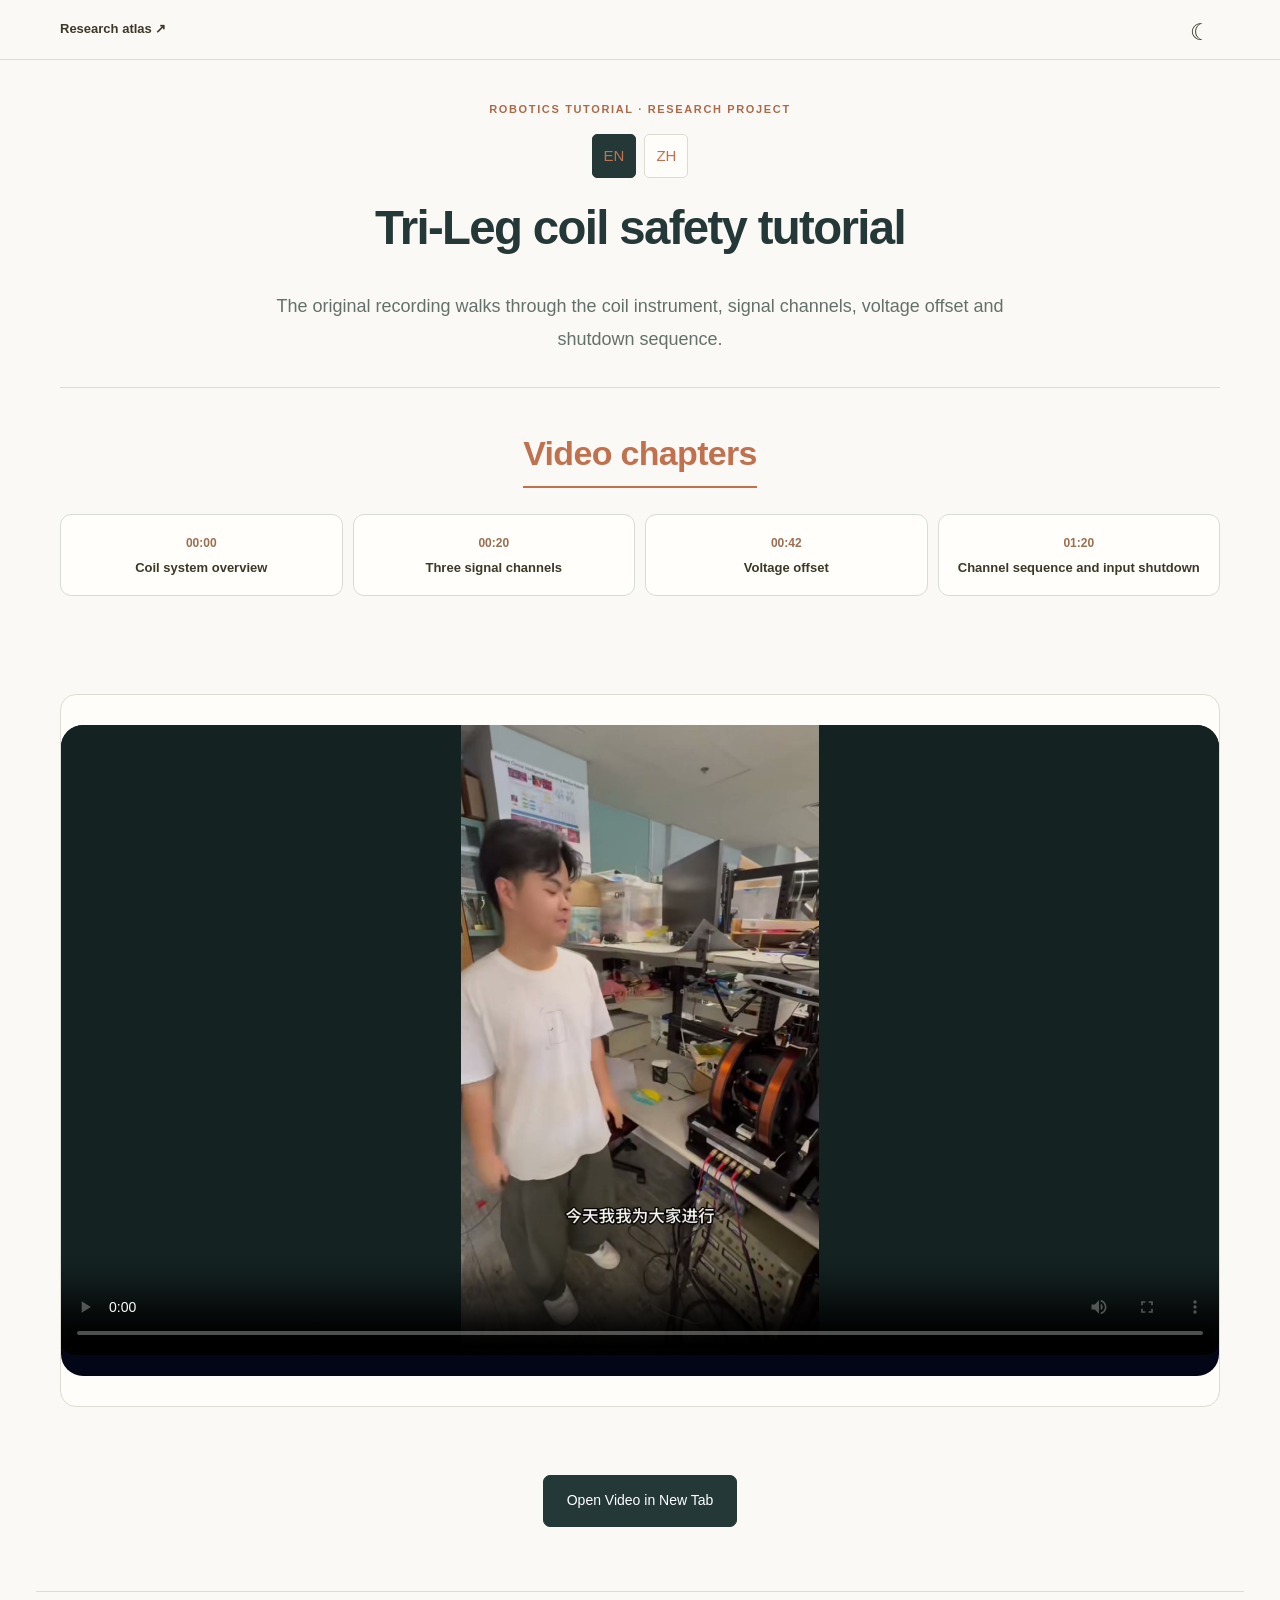
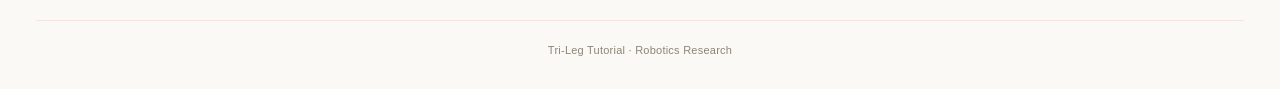
==== commit 3abfd952: "Restore original rescue demos and use simplified Chinese" ====
--- a/index.html
+++ b/index.html
@@ -183,7 +183,7 @@
 <section class="hero visible">
 <p class="subtitle">The original recording walks through the coil instrument, signal channels, voltage offset and shutdown sequence.</p>
 </section>
-<section class="video-chapters" aria-label="Video chapters"><h2>Video chapters</h2><div class="chapter-grid"><button type="button" data-video-time="0"><span>00:00</span><strong>Coil system overview</strong></button><button type="button" data-video-time="20"><span>00:20</span><strong>Three signal channels</strong></button><button type="button" data-video-time="42"><span>00:42</span><strong>Voltage offset</strong></button><button type="button" data-video-time="80"><span>01:20</span><strong>Channel sequence and input shutdown</strong></button></div></section><section class="video-card visible">
+<section aria-label="Video chapters" class="video-chapters"><h2>Video chapters</h2><div class="chapter-grid"><button data-video-time="0" type="button"><span>00:00</span><strong>Coil system overview</strong></button><button data-video-time="20" type="button"><span>00:20</span><strong>Three signal channels</strong></button><button data-video-time="42" type="button"><span>00:42</span><strong>Voltage offset</strong></button><button data-video-time="80" type="button"><span>01:20</span><strong>Channel sequence and input shutdown</strong></button></div></section><section class="video-card visible">
 <div class="video-wrap">
 <video aria-label="Tri-Leg coil safety tutorial video" controls="" id="tutorialVideo" playsinline="" poster="assets/images/tutorial-poster.jpg" preload="metadata">
 <source src="assets/videos/tutorial_trileg.mp4" type="video/mp4"/>
--- a/research-design.css
+++ b/research-design.css
@@ -108,3 +108,33 @@
 body.research-designed .chapter-grid button strong{font-size:13px;line-height:1.45;font-weight:600}
 body.research-designed .chapter-grid button:hover,body.research-designed .chapter-grid button:focus-visible{border-color:#5b8970;background:#f2f7f2}
 @media(max-width:650px){body.research-designed .video-chapters{margin:18px 16px 23px}body.research-designed .chapter-grid{grid-template-columns:repeat(2,minmax(0,1fr))}}
+
+/* Phone layouts: comfortable reading width, centered sections, and readable tables. */
+.mobile-section-nav{display:none}
+@media(max-width:600px){
+ body.research-designed.research-designed .wrapper{width:calc(100% - 32px)!important}
+ body.research-designed.research-designed .academic-main,body.research-designed.research-designed main{width:100%!important;padding-top:108px!important;min-width:0!important}
+ body.research-designed.research-designed section.section,body.research-designed.research-designed .academic-main>section{padding-left:0!important;padding-right:0!important;min-width:0!important}
+ body.research-designed.research-designed .hero{padding:23px 17px!important;margin-bottom:36px!important;gap:20px!important}
+ body.research-designed.research-designed .academic-title,body.research-designed.research-designed h1{font-size:30px!important;margin:10px auto 22px!important;line-height:1.25!important}
+ body.research-designed.research-designed .hero-lead{font-size:21px!important;line-height:1.45!important}
+ body.research-designed.research-designed .hero-summary{font-size:15px!important;line-height:1.8!important}
+ body.research-designed.research-designed h2{font-size:25px!important;line-height:1.4!important}
+ body.research-designed.research-designed .section-label,body.research-designed.research-designed .section-kicker{text-align:center!important}
+ body.research-designed.research-designed .table-scroll,body.research-designed.research-designed .table-wrap,body.research-designed.research-designed .tablewrap{max-width:100%!important;width:100%!important;margin:18px auto!important;overscroll-behavior-x:contain;scrollbar-width:thin}
+ body.research-designed.research-designed table[data-mobile-columns]{table-layout:fixed!important;width:100%!important;min-width:0!important;max-width:100%!important;font-size:12px!important}
+ body.research-designed.research-designed table[data-mobile-columns] th,body.research-designed.research-designed table[data-mobile-columns] td{padding:11px 8px!important;white-space:normal!important;overflow-wrap:anywhere!important;text-align:center!important;line-height:1.6!important;min-width:0!important}
+ body.research-designed.research-designed table[data-mobile-columns] th:first-child,body.research-designed.research-designed table[data-mobile-columns] td:first-child{width:43%!important}
+ body.research-designed.research-designed table[data-mobile-columns] caption{font-size:12px!important;line-height:1.65!important;padding:13px 10px!important;text-align:center!important;white-space:normal!important}
+ body.research-designed.research-designed .publication-summary{display:flex!important;flex-direction:column!important;align-items:center!important;gap:10px!important;text-align:center!important;padding:20px 16px!important}
+ body.research-designed.research-designed .publication-summary>*{align-self:center!important;margin-inline:auto!important;max-width:100%!important;text-align:center!important;overflow-wrap:anywhere}
+ body.research-designed.research-designed .mobile-section-nav{display:flex!important;justify-content:flex-start!important;gap:16px!important;max-width:100%!important;overflow-x:auto!important;white-space:nowrap!important;padding:8px 16px 10px!important;border-top:1px solid var(--research-line)!important;scrollbar-width:none!important}
+ body.research-designed.research-designed .mobile-section-nav a{display:block!important;flex:0 0 auto!important;font-size:12px!important;min-height:24px!important;text-decoration:none!important}
+ body.research-designed.research-designed section[id]{scroll-margin-top:110px!important}
+ body.research-designed.research-designed .featured-evidence{margin:18px 0 30px!important;padding:22px 15px!important}
+ body.research-designed.research-designed figure{max-width:100%!important;min-width:0!important}
+ body.research-designed.research-designed figcaption{font-size:12px!important;line-height:1.7!important;overflow-wrap:anywhere!important}
+ body.research-designed.research-designed .research-jump-nav{gap:10px!important;margin:18px auto 28px!important}
+}
+
+@media(max-width:600px){body.research-designed.research-designed .wrapper{padding:0!important}body.research-designed.research-designed .top-nav,body.research-designed.research-designed .site-header{height:auto!important;min-height:0!important;display:block!important}body.research-designed.research-designed .mobile-section-nav{background:var(--research-paper)!important;width:100%!important;box-sizing:border-box!important;position:static!important}body.research-designed.research-designed .top-nav .nav-container{min-height:50px!important}}
